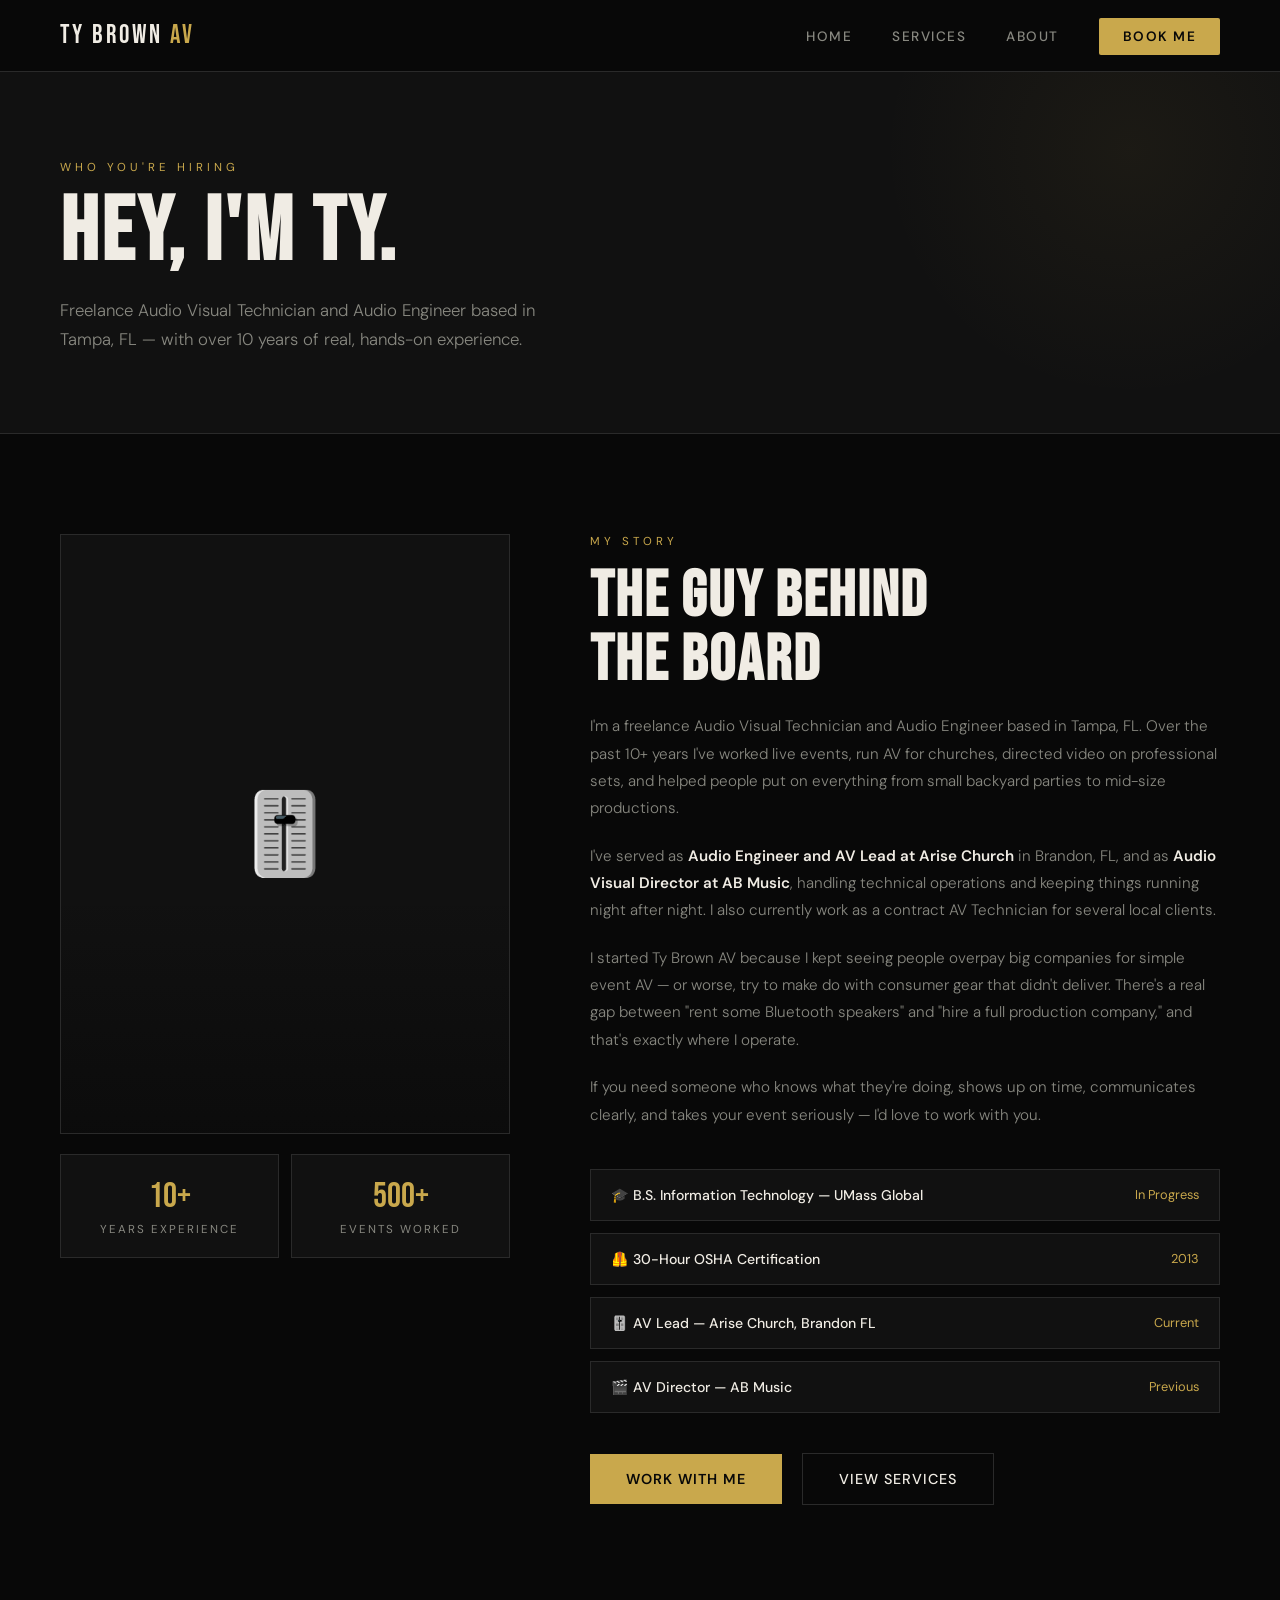
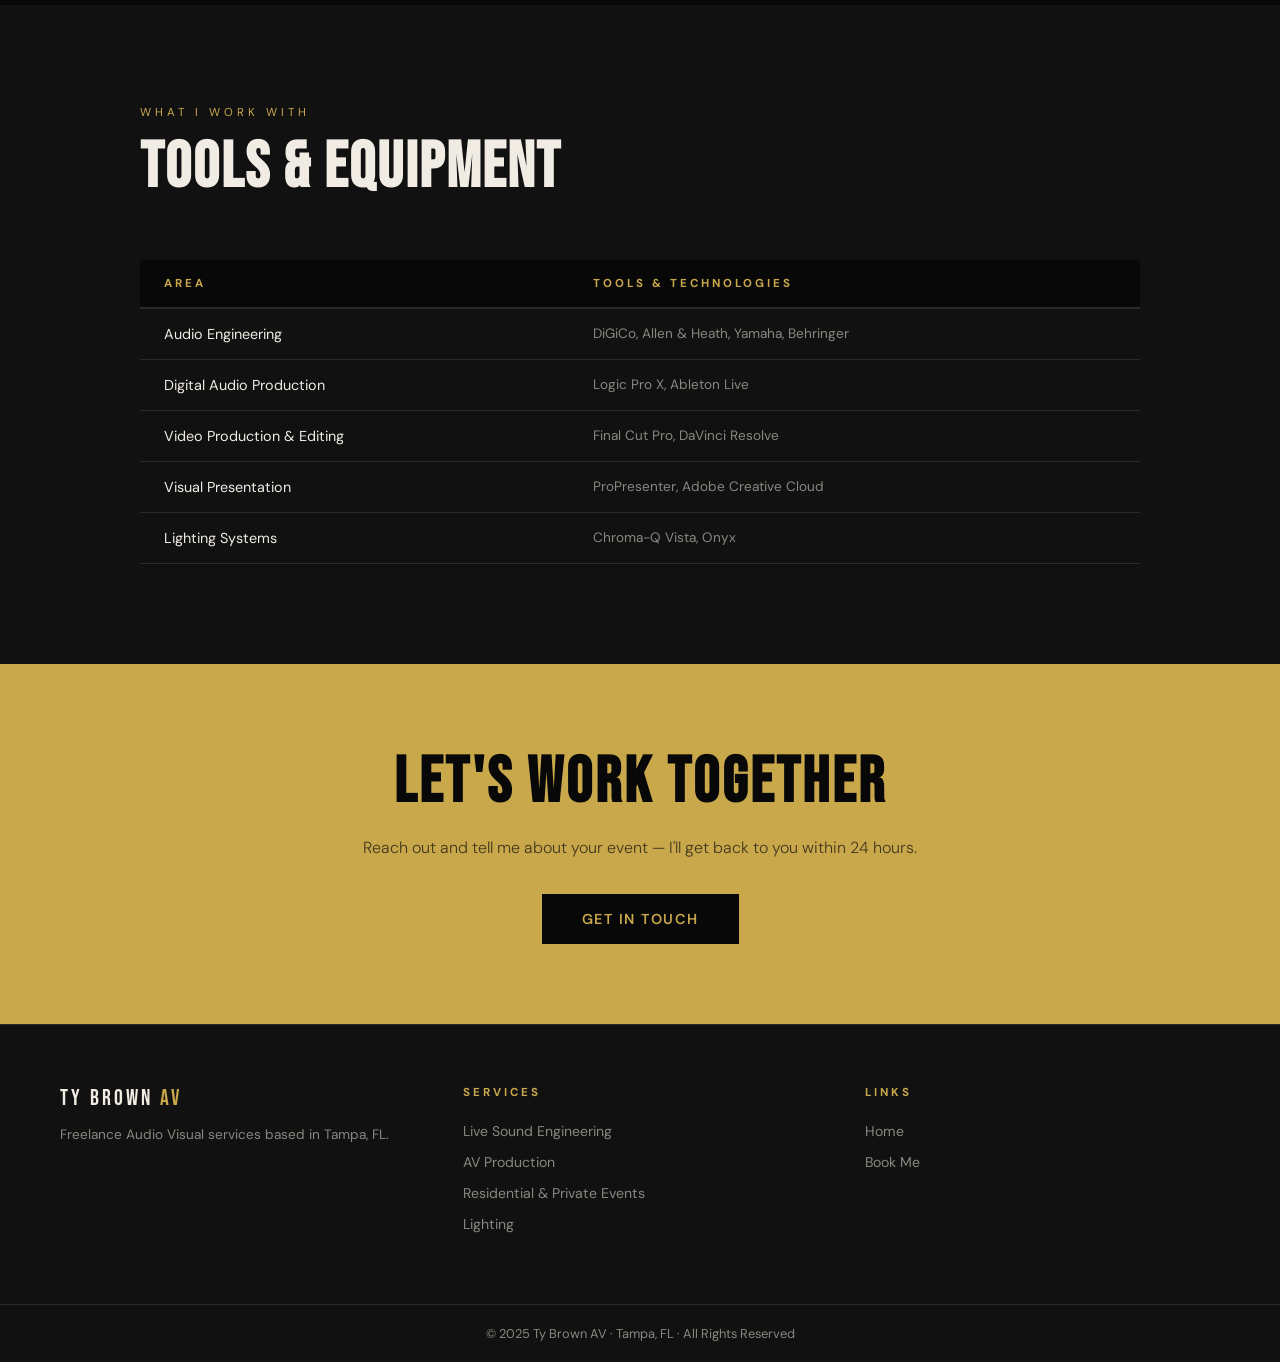
==== about.html @ 51772050 "Add files via upload" ====
<!DOCTYPE html>
<html lang="en">
<head>
<meta charset="utf-8">
<meta name="viewport" content="width=device-width, initial-scale=1.0">
<title>About — Ty Brown AV</title>
<link rel="stylesheet" href="style.css">
</head>
<body>

<nav>
  <a href="index.html" class="nav-logo">TY BROWN <span>AV</span></a>
  <button class="hamburger" id="hamburger" aria-label="Menu"><span></span><span></span><span></span></button>
  <ul class="nav-links" id="nav-links">
    <li><a href="index.html">Home</a></li>
    <li><a href="services.html">Services</a></li>
    <li><a href="about.html">About</a></li>
    <li><a href="contact.html" class="nav-cta">Book Me</a></li>
  </ul>
</nav>

<div class="page-hero">
  <span class="section-label">Who You're Hiring</span>
  <h1>Hey, I'm Ty.</h1>
  <p>Freelance Audio Visual Technician and Audio Engineer based in Tampa, FL — with over 10 years of real, hands-on experience.</p>
</div>

<section style="background: var(--bg); padding: 100px 60px;">
  <div class="about-grid">
    <div>
      <div class="about-photo-box">
        <!-- Replace with: <img src="profile.jpg" alt="Ty Brown"> -->
        🎚️
      </div>
      <div style="margin-top: 20px; display: flex; gap: 12px;">
        <div style="flex: 1; background: var(--surface); border: 1px solid var(--border); padding: 20px; text-align: center;">
          <div style="font-family: 'Bebas Neue'; font-size: 2.2rem; color: var(--gold);">10+</div>
          <div style="font-size: 0.72rem; letter-spacing: 2px; text-transform: uppercase; color: var(--muted); margin-top: 4px;">Years Experience</div>
        </div>
        <div style="flex: 1; background: var(--surface); border: 1px solid var(--border); padding: 20px; text-align: center;">
          <div style="font-family: 'Bebas Neue'; font-size: 2.2rem; color: var(--gold);">500+</div>
          <div style="font-size: 0.72rem; letter-spacing: 2px; text-transform: uppercase; color: var(--muted); margin-top: 4px;">Events Worked</div>
        </div>
      </div>
    </div>
    <div class="about-content">
      <span class="section-label">My Story</span>
      <h2 class="section-title" style="text-align: left;">The Guy Behind<br>the Board</h2>
      <p>I'm a freelance Audio Visual Technician and Audio Engineer based in Tampa, FL. Over the past 10+ years I've worked live events, run AV for churches, directed video on professional sets, and helped people put on everything from small backyard parties to mid-size productions.</p>
      <p>I've served as <strong>Audio Engineer and AV Lead at Arise Church</strong> in Brandon, FL, and as <strong>Audio Visual Director at AB Music</strong>, handling technical operations and keeping things running night after night. I also currently work as a contract AV Technician for several local clients.</p>
      <p>I started Ty Brown AV because I kept seeing people overpay big companies for simple event AV — or worse, try to make do with consumer gear that didn't deliver. There's a real gap between "rent some Bluetooth speakers" and "hire a full production company," and that's exactly where I operate.</p>
      <p>If you need someone who knows what they're doing, shows up on time, communicates clearly, and takes your event seriously — I'd love to work with you.</p>

      <div class="credentials">
        <div class="credential">
          <span>🎓 B.S. Information Technology — UMass Global</span>
          <span>In Progress</span>
        </div>
        <div class="credential">
          <span>🦺 30-Hour OSHA Certification</span>
          <span>2013</span>
        </div>
        <div class="credential">
          <span>🎚️ AV Lead — Arise Church, Brandon FL</span>
          <span>Current</span>
        </div>
        <div class="credential">
          <span>🎬 AV Director — AB Music</span>
          <span>Previous</span>
        </div>
      </div>

      <div style="margin-top: 40px;">
        <a href="contact.html" class="btn-primary" style="margin-right: 16px;">Work With Me</a>
        <a href="services.html" class="btn-outline">View Services</a>
      </div>
    </div>
  </div>
</section>

<!-- SKILLS -->
<section class="skills-section">
  <div style="max-width: 1000px; margin: 0 auto;">
    <span class="section-label">What I Work With</span>
    <h2 class="section-title">Tools & Equipment</h2>
  </div>
  <table class="skills-table">
    <tr>
      <th>Area</th>
      <th>Tools & Technologies</th>
    </tr>
    <tr>
      <td>Audio Engineering</td>
      <td style="color: var(--muted); font-size: 0.85rem;">DiGiCo, Allen & Heath, Yamaha, Behringer</td>
    </tr>
    <tr>
      <td>Digital Audio Production</td>
      <td style="color: var(--muted); font-size: 0.85rem;">Logic Pro X, Ableton Live</td>
    </tr>
    <tr>
      <td>Video Production & Editing</td>
      <td style="color: var(--muted); font-size: 0.85rem;">Final Cut Pro, DaVinci Resolve</td>
    </tr>
    <tr>
      <td>Visual Presentation</td>
      <td style="color: var(--muted); font-size: 0.85rem;">ProPresenter, Adobe Creative Cloud</td>
    </tr>
    <tr>
      <td>Lighting Systems</td>
      <td style="color: var(--muted); font-size: 0.85rem;">Chroma-Q Vista, Onyx</td>
    </tr>
  </table>
</section>

<div class="cta-strip">
  <h2>Let's Work Together</h2>
  <p>Reach out and tell me about your event — I'll get back to you within 24 hours.</p>
  <a href="contact.html" class="btn-dark">Get in Touch</a>
</div>

<footer>
  <div class="footer-brand">
    <a href="index.html" class="nav-logo">TY BROWN <span>AV</span></a>
    <p>Freelance Audio Visual services based in Tampa, FL.</p>
  </div>
  <div class="footer-col">
    <h4>Services</h4>
    <ul>
      <li><a href="services.html">Live Sound Engineering</a></li>
      <li><a href="services.html">AV Production</a></li>
      <li><a href="services.html">Residential & Private Events</a></li>
      <li><a href="services.html">Lighting</a></li>
    </ul>
  </div>
  <div class="footer-col">
    <h4>Links</h4>
    <ul>
      <li><a href="index.html">Home</a></li>
      <li><a href="contact.html">Book Me</a></li>
    </ul>
  </div>
</footer>
<div class="footer-bottom">&copy; 2025 Ty Brown AV · Tampa, FL · All Rights Reserved</div>

<script>
  const btn = document.getElementById("hamburger");
  const nav = document.getElementById("nav-links");
  btn.addEventListener("click", () => { btn.classList.toggle("open"); nav.classList.toggle("open"); });
</script>
</body>
</html>
---- style.css ----
@import url('https://fonts.googleapis.com/css2?family=Bebas+Neue&family=DM+Sans:wght@300;400;500;600&family=DM+Serif+Display:ital@0;1&display=swap');

:root {
  --bg: #080808;
  --surface: #111111;
  --surface2: #1a1a1a;
  --gold: #c9a84c;
  --gold-light: #e2c27d;
  --text: #f0ece4;
  --muted: #888880;
  --border: #2a2a2a;
}

* { margin: 0; padding: 0; box-sizing: border-box; }

html { scroll-behavior: smooth; }

body {
  font-family: 'DM Sans', sans-serif;
  background: var(--bg);
  color: var(--text);
  overflow-x: hidden;
}

/* ── NAV ── */
nav {
  position: fixed;
  top: 0; left: 0; right: 0;
  z-index: 100;
  display: flex;
  justify-content: space-between;
  align-items: center;
  padding: 20px 60px;
  background: rgba(8,8,8,0.92);
  backdrop-filter: blur(12px);
  border-bottom: 1px solid var(--border);
  transition: padding 0.3s;
}

.nav-logo {
  font-family: 'Bebas Neue', sans-serif;
  font-size: 1.6rem;
  letter-spacing: 3px;
  color: var(--text);
  text-decoration: none;
}

.nav-logo span { color: var(--gold); }

.nav-links { display: flex; gap: 40px; list-style: none; }

.nav-links a {
  color: var(--muted);
  text-decoration: none;
  font-size: 0.85rem;
  font-weight: 500;
  letter-spacing: 1.5px;
  text-transform: uppercase;
  transition: color 0.2s;
}

.nav-links a:hover { color: var(--gold); }

.nav-cta {
  background: var(--gold) !important;
  color: var(--bg) !important;
  padding: 10px 24px;
  border-radius: 2px;
  font-weight: 600 !important;
}

.nav-cta:hover { background: var(--gold-light) !important; color: var(--bg) !important; }

/* ── HERO ── */
.hero {
  min-height: 100vh;
  display: flex;
  align-items: center;
  position: relative;
  overflow: hidden;
  padding: 120px 60px 80px;
}

.hero-bg {
  position: absolute;
  inset: 0;
  background:
    radial-gradient(ellipse 80% 60% at 70% 50%, rgba(201,168,76,0.08) 0%, transparent 60%),
    radial-gradient(ellipse 40% 40% at 20% 80%, rgba(201,168,76,0.05) 0%, transparent 50%),
    linear-gradient(135deg, #080808 0%, #0f0e0b 100%);
}

.hero-grid {
  position: absolute;
  inset: 0;
  background-image:
    linear-gradient(rgba(201,168,76,0.04) 1px, transparent 1px),
    linear-gradient(90deg, rgba(201,168,76,0.04) 1px, transparent 1px);
  background-size: 60px 60px;
  mask-image: radial-gradient(ellipse 70% 70% at 70% 50%, black, transparent);
}

.hero-content {
  position: relative;
  max-width: 700px;
  animation: fadeUp 1s ease both;
}

.hero-tag {
  display: inline-block;
  font-size: 0.75rem;
  letter-spacing: 3px;
  text-transform: uppercase;
  color: var(--gold);
  border: 1px solid rgba(201,168,76,0.3);
  padding: 6px 16px;
  margin-bottom: 30px;
}

.hero h1 {
  font-family: 'Bebas Neue', sans-serif;
  font-size: clamp(4rem, 9vw, 8rem);
  line-height: 0.95;
  letter-spacing: 2px;
  margin-bottom: 28px;
}

.hero h1 span { color: var(--gold); }

.hero-sub {
  font-size: 1.15rem;
  color: var(--muted);
  font-weight: 300;
  line-height: 1.7;
  max-width: 520px;
  margin-bottom: 48px;
}

.hero-actions { display: flex; gap: 16px; flex-wrap: wrap; }

.btn-primary {
  background: var(--gold);
  color: var(--bg);
  padding: 16px 36px;
  font-weight: 600;
  font-size: 0.9rem;
  letter-spacing: 1px;
  text-transform: uppercase;
  text-decoration: none;
  border: none;
  cursor: pointer;
  transition: background 0.2s, transform 0.2s;
  display: inline-block;
}

.btn-primary:hover { background: var(--gold-light); transform: translateY(-1px); }

.btn-outline {
  border: 1px solid var(--border);
  color: var(--text);
  padding: 16px 36px;
  font-weight: 500;
  font-size: 0.9rem;
  letter-spacing: 1px;
  text-transform: uppercase;
  text-decoration: none;
  transition: border-color 0.2s, color 0.2s;
  display: inline-block;
}

.btn-outline:hover { border-color: var(--gold); color: var(--gold); }

.hero-stats {
  position: absolute;
  right: 60px;
  bottom: 80px;
  display: flex;
  gap: 48px;
  animation: fadeUp 1s 0.3s ease both;
}

.stat-item { text-align: center; }
.stat-num {
  font-family: 'Bebas Neue', sans-serif;
  font-size: 2.8rem;
  color: var(--gold);
  line-height: 1;
}
.stat-label {
  font-size: 0.72rem;
  letter-spacing: 2px;
  text-transform: uppercase;
  color: var(--muted);
  margin-top: 4px;
}

/* ── SECTION BASE ── */
section { padding: 100px 60px; }

.section-label {
  font-size: 0.72rem;
  letter-spacing: 4px;
  text-transform: uppercase;
  color: var(--gold);
  margin-bottom: 16px;
  display: block;
}

.section-title {
  font-family: 'Bebas Neue', sans-serif;
  font-size: clamp(2.5rem, 5vw, 4rem);
  letter-spacing: 2px;
  line-height: 1;
  margin-bottom: 20px;
}

.section-desc {
  color: var(--muted);
  font-size: 1rem;
  line-height: 1.7;
  max-width: 560px;
  font-weight: 300;
}

/* ── SERVICES ── */
.services-section { background: var(--surface); }

.services-header { max-width: 1200px; margin: 0 auto 60px; }

.services-grid {
  display: grid;
  grid-template-columns: repeat(auto-fit, minmax(300px, 1fr));
  gap: 2px;
  max-width: 1200px;
  margin: 0 auto;
}

.service-card {
  background: var(--bg);
  padding: 48px 40px;
  position: relative;
  overflow: hidden;
  transition: background 0.3s;
  border: 1px solid var(--border);
}

.service-card:hover { background: var(--surface2); }

.service-card::before {
  content: '';
  position: absolute;
  top: 0; left: 0; right: 0;
  height: 2px;
  background: var(--gold);
  transform: scaleX(0);
  transition: transform 0.3s;
  transform-origin: left;
}

.service-card:hover::before { transform: scaleX(1); }

.service-icon {
  font-size: 2rem;
  margin-bottom: 24px;
  display: block;
}

.service-card h3 {
  font-family: 'Bebas Neue', sans-serif;
  font-size: 1.6rem;
  letter-spacing: 2px;
  margin-bottom: 16px;
  color: var(--text);
}

.service-card p {
  color: var(--muted);
  font-size: 0.92rem;
  line-height: 1.7;
  font-weight: 300;
}

.service-card ul {
  list-style: none;
  margin-top: 20px;
}

.service-card ul li {
  color: var(--muted);
  font-size: 0.85rem;
  padding: 6px 0;
  border-bottom: 1px solid var(--border);
  display: flex;
  align-items: center;
  gap: 8px;
}

.service-card ul li::before {
  content: '—';
  color: var(--gold);
  font-size: 0.8rem;
}

/* ── WHY US ── */
.why-section {
  background: var(--bg);
  display: grid;
  grid-template-columns: 1fr 1fr;
  gap: 80px;
  align-items: center;
  max-width: 1200px;
  margin: 0 auto;
  padding: 100px 60px;
}

.why-visual {
  position: relative;
  height: 500px;
}

.why-img-placeholder {
  width: 100%;
  height: 100%;
  background: var(--surface);
  border: 1px solid var(--border);
  display: flex;
  align-items: center;
  justify-content: center;
  font-size: 4rem;
  position: relative;
  overflow: hidden;
}

.why-img-placeholder::after {
  content: '';
  position: absolute;
  inset: 0;
  background: linear-gradient(135deg, transparent 60%, rgba(201,168,76,0.1));
}

.why-features { margin-top: 40px; display: flex; flex-direction: column; gap: 24px; }

.why-feature {
  display: flex;
  gap: 20px;
  align-items: flex-start;
  padding: 24px;
  background: var(--surface);
  border: 1px solid var(--border);
  transition: border-color 0.2s;
}

.why-feature:hover { border-color: var(--gold); }

.why-feature-icon {
  font-size: 1.4rem;
  flex-shrink: 0;
  width: 48px;
  height: 48px;
  background: rgba(201,168,76,0.1);
  display: flex;
  align-items: center;
  justify-content: center;
}

.why-feature h4 {
  font-weight: 600;
  margin-bottom: 6px;
  font-size: 0.95rem;
}

.why-feature p { color: var(--muted); font-size: 0.87rem; line-height: 1.6; }

/* ── EVENTS ── */
.events-section { background: var(--surface); }

.events-header { max-width: 1200px; margin: 0 auto 60px; text-align: center; }

.events-grid {
  display: grid;
  grid-template-columns: repeat(auto-fit, minmax(260px, 1fr));
  gap: 20px;
  max-width: 1200px;
  margin: 0 auto;
}

.event-card {
  background: var(--bg);
  border: 1px solid var(--border);
  padding: 40px 32px;
  text-align: center;
  transition: transform 0.3s, border-color 0.3s;
}

.event-card:hover { transform: translateY(-4px); border-color: var(--gold); }

.event-emoji { font-size: 2.5rem; display: block; margin-bottom: 20px; }

.event-card h3 {
  font-family: 'Bebas Neue', sans-serif;
  font-size: 1.4rem;
  letter-spacing: 2px;
  margin-bottom: 12px;
}

.event-card p { color: var(--muted); font-size: 0.88rem; line-height: 1.6; }

/* ── CTA STRIP ── */
.cta-strip {
  background: var(--gold);
  padding: 80px 60px;
  text-align: center;
}

.cta-strip h2 {
  font-family: 'Bebas Neue', sans-serif;
  font-size: clamp(2.5rem, 5vw, 4rem);
  color: var(--bg);
  letter-spacing: 3px;
  margin-bottom: 16px;
}

.cta-strip p {
  color: rgba(8,8,8,0.7);
  font-size: 1rem;
  margin-bottom: 36px;
  font-weight: 300;
}

.btn-dark {
  background: var(--bg);
  color: var(--gold);
  padding: 16px 40px;
  font-weight: 600;
  font-size: 0.9rem;
  letter-spacing: 1.5px;
  text-transform: uppercase;
  text-decoration: none;
  display: inline-block;
  transition: background 0.2s;
}

.btn-dark:hover { background: #1a1a1a; }

/* ── FOOTER ── */
footer {
  background: var(--surface);
  border-top: 1px solid var(--border);
  padding: 60px;
  display: grid;
  grid-template-columns: 1fr 1fr 1fr;
  gap: 48px;
  max-width: 100%;
}

.footer-brand .nav-logo { font-size: 1.4rem; display: block; margin-bottom: 12px; }
.footer-brand p { color: var(--muted); font-size: 0.85rem; line-height: 1.6; }

.footer-col h4 {
  font-size: 0.72rem;
  letter-spacing: 3px;
  text-transform: uppercase;
  color: var(--gold);
  margin-bottom: 20px;
}

.footer-col ul { list-style: none; }
.footer-col ul li { margin-bottom: 10px; }
.footer-col ul li a {
  color: var(--muted);
  text-decoration: none;
  font-size: 0.88rem;
  transition: color 0.2s;
}
.footer-col ul li a:hover { color: var(--text); }

.footer-bottom {
  background: var(--surface);
  border-top: 1px solid var(--border);
  padding: 20px 60px;
  text-align: center;
  color: var(--muted);
  font-size: 0.8rem;
}

/* ── PAGE HERO (inner pages) ── */
.page-hero {
  padding: 160px 60px 80px;
  background: var(--surface);
  border-bottom: 1px solid var(--border);
  position: relative;
  overflow: hidden;
}

.page-hero::after {
  content: '';
  position: absolute;
  right: -100px;
  top: -100px;
  width: 500px;
  height: 500px;
  background: radial-gradient(circle, rgba(201,168,76,0.06) 0%, transparent 70%);
}

.page-hero h1 {
  font-family: 'Bebas Neue', sans-serif;
  font-size: clamp(3rem, 7vw, 6rem);
  letter-spacing: 3px;
  line-height: 0.95;
}

.page-hero p {
  color: var(--muted);
  font-size: 1.05rem;
  max-width: 500px;
  margin-top: 20px;
  font-weight: 300;
  line-height: 1.7;
}

/* ── ABOUT PAGE ── */
.about-grid {
  display: grid;
  grid-template-columns: 1fr 1.4fr;
  gap: 80px;
  align-items: start;
  max-width: 1200px;
  margin: 0 auto;
}

.about-photo-box {
  background: var(--surface);
  border: 1px solid var(--border);
  aspect-ratio: 3/4;
  display: flex;
  align-items: center;
  justify-content: center;
  font-size: 5rem;
  position: relative;
  overflow: hidden;
}

.about-photo-box img {
  width: 100%;
  height: 100%;
  object-fit: cover;
}

.about-photo-box::after {
  content: '';
  position: absolute;
  bottom: 0; left: 0; right: 0;
  height: 40%;
  background: linear-gradient(transparent, rgba(8,8,8,0.6));
}

.about-content .section-title { text-align: left; }

.about-content p {
  color: var(--muted);
  font-size: 0.95rem;
  line-height: 1.8;
  margin-bottom: 20px;
  font-weight: 300;
}

.about-content strong { color: var(--text); font-weight: 600; }

.credentials { margin-top: 40px; display: flex; flex-direction: column; gap: 12px; }

.credential {
  display: flex;
  justify-content: space-between;
  align-items: center;
  padding: 16px 20px;
  background: var(--surface);
  border: 1px solid var(--border);
  font-size: 0.88rem;
}

.credential span:first-child { font-weight: 500; }
.credential span:last-child { color: var(--gold); font-size: 0.8rem; }

/* ── SKILLS TABLE ── */
.skills-section { background: var(--surface); }

.skills-table {
  max-width: 1000px;
  margin: 60px auto 0;
  width: 100%;
  border-collapse: collapse;
}

.skills-table th {
  background: var(--bg);
  color: var(--gold);
  font-size: 0.72rem;
  letter-spacing: 3px;
  text-transform: uppercase;
  padding: 16px 24px;
  text-align: left;
  border-bottom: 2px solid var(--border);
}

.skills-table td {
  padding: 16px 24px;
  border-bottom: 1px solid var(--border);
  font-size: 0.9rem;
}

.skills-table tr:hover td { background: rgba(201,168,76,0.03); }

.skill-level {
  display: inline-block;
  padding: 4px 12px;
  font-size: 0.75rem;
  letter-spacing: 1px;
  font-weight: 600;
}

.skill-level.advanced { background: rgba(201,168,76,0.15); color: var(--gold); }
.skill-level.intermediate { background: rgba(255,255,255,0.08); color: var(--muted); }

/* ── CONTACT PAGE ── */
.contact-grid {
  display: grid;
  grid-template-columns: 1fr 1.5fr;
  gap: 80px;
  max-width: 1100px;
  margin: 0 auto;
}

.contact-info h3 {
  font-family: 'Bebas Neue', sans-serif;
  font-size: 1.5rem;
  letter-spacing: 2px;
  margin-bottom: 20px;
}

.contact-info p {
  color: var(--muted);
  font-size: 0.92rem;
  line-height: 1.7;
  margin-bottom: 36px;
}

.contact-details { display: flex; flex-direction: column; gap: 16px; }

.contact-detail {
  display: flex;
  gap: 16px;
  align-items: center;
  padding: 16px;
  background: var(--surface);
  border: 1px solid var(--border);
}

.contact-detail-icon { font-size: 1.2rem; }
.contact-detail span { font-size: 0.88rem; color: var(--muted); }

.contact-form-wrap {
  background: var(--surface);
  border: 1px solid var(--border);
  padding: 48px;
}

.contact-form-wrap h3 {
  font-family: 'Bebas Neue', sans-serif;
  font-size: 1.8rem;
  letter-spacing: 2px;
  margin-bottom: 32px;
}

.form-row { display: grid; grid-template-columns: 1fr 1fr; gap: 16px; }

.form-group { display: flex; flex-direction: column; gap: 8px; margin-bottom: 20px; }

.form-group label {
  font-size: 0.75rem;
  letter-spacing: 2px;
  text-transform: uppercase;
  color: var(--muted);
}

.form-group input,
.form-group select,
.form-group textarea {
  background: var(--bg);
  border: 1px solid var(--border);
  color: var(--text);
  padding: 14px 16px;
  font-family: 'DM Sans', sans-serif;
  font-size: 0.92rem;
  outline: none;
  transition: border-color 0.2s;
  width: 100%;
}

.form-group input:focus,
.form-group select,
.form-group textarea:focus { border-color: var(--gold); }

.form-group select {
  appearance: none;
  cursor: pointer;
  background-image: url("data:image/svg+xml,%3Csvg xmlns='http://www.w3.org/2000/svg' width='12' height='8' viewBox='0 0 12 8'%3E%3Cpath d='M1 1l5 5 5-5' stroke='%23888' stroke-width='1.5' fill='none'/%3E%3C/svg%3E");
  background-repeat: no-repeat;
  background-position: right 16px center;
  padding-right: 40px;
}

.form-group textarea { min-height: 140px; resize: vertical; }

/* ── ANIMATIONS ── */
@keyframes fadeUp {
  from { opacity: 0; transform: translateY(30px); }
  to { opacity: 1; transform: translateY(0); }
}

.fade-in { animation: fadeUp 0.8s ease both; }
.fade-in-delay { animation: fadeUp 0.8s 0.2s ease both; }

/* ── HAMBURGER MENU ── */
.hamburger {
  display: none;
  flex-direction: column;
  gap: 5px;
  cursor: pointer;
  padding: 4px;
  background: none;
  border: none;
}
.hamburger span {
  display: block;
  width: 24px;
  height: 2px;
  background: var(--text);
  transition: all 0.3s;
}
.hamburger.open span:nth-child(1) { transform: translateY(7px) rotate(45deg); }
.hamburger.open span:nth-child(2) { opacity: 0; }
.hamburger.open span:nth-child(3) { transform: translateY(-7px) rotate(-45deg); }

/* ── TABLET ── */
@media (max-width: 900px) {
  nav { padding: 16px 24px; flex-wrap: wrap; }
  .hamburger { display: flex; }
  .nav-links {
    display: none;
    flex-direction: column;
    width: 100%;
    gap: 0;
    padding: 12px 0;
    border-top: 1px solid var(--border);
    margin-top: 12px;
  }
  .nav-links.open { display: flex; }
  .nav-links li { width: 100%; }
  .nav-links a { display: block; padding: 12px 0; font-size: 1rem; border-bottom: 1px solid var(--border); }
  .nav-cta { margin-top: 12px; text-align: center; padding: 14px !important; display: block; }

  .hero { padding: 100px 24px 60px; min-height: auto; }
  .hero h1 { font-size: clamp(3rem, 15vw, 5rem); }
  .hero-sub { font-size: 1rem; }
  .hero-stats { position: static; margin-top: 48px; gap: 24px; flex-wrap: wrap; }
  .stat-num { font-size: 2.2rem; }
  .hero-actions { flex-direction: column; }
  .btn-primary, .btn-outline { text-align: center; width: 100%; }

  section { padding: 60px 24px; }
  .page-hero { padding: 110px 24px 50px; }
  .services-grid { grid-template-columns: 1fr; }
  .services-header { margin-bottom: 32px; }
  .why-section { grid-template-columns: 1fr; padding: 60px 24px; }
  .why-visual { height: 260px; }
  .events-grid { grid-template-columns: 1fr 1fr; gap: 12px; }
  .cta-strip { padding: 60px 24px; }
  .cta-strip h2 { font-size: 2.2rem; }
  footer { grid-template-columns: 1fr; padding: 48px 24px; gap: 32px; }
  .footer-bottom { padding: 16px 24px; }
  .about-grid { grid-template-columns: 1fr; gap: 40px; }
  .about-photo-box { aspect-ratio: 4/3; }
  .contact-grid { grid-template-columns: 1fr; gap: 40px; }
  .form-row { grid-template-columns: 1fr; }
  .contact-form-wrap { padding: 24px; }
  div[style*="grid-template-columns: 1fr 1fr"],
  div[style*="grid-template-columns: 1fr 1.4fr"],
  div[style*="grid-template-columns: 1fr 1.5fr"] {
    display: flex !important;
    flex-direction: column !important;
    gap: 40px !important;
  }
}

/* ── MOBILE ── */
@media (max-width: 480px) {
  .hero h1 { font-size: clamp(2.8rem, 14vw, 4rem); }
  .section-title { font-size: 2rem; }
  .events-grid { grid-template-columns: 1fr; }
  .stat-num { font-size: 1.8rem; }
  .service-card { padding: 32px 24px; }
  .contact-form-wrap { padding: 20px; }
  .page-hero h1 { font-size: 2.8rem; }
  .cta-strip h2 { font-size: 1.8rem; }
  .why-feature { flex-direction: column; gap: 12px; }
  footer { padding: 36px 20px; }
}
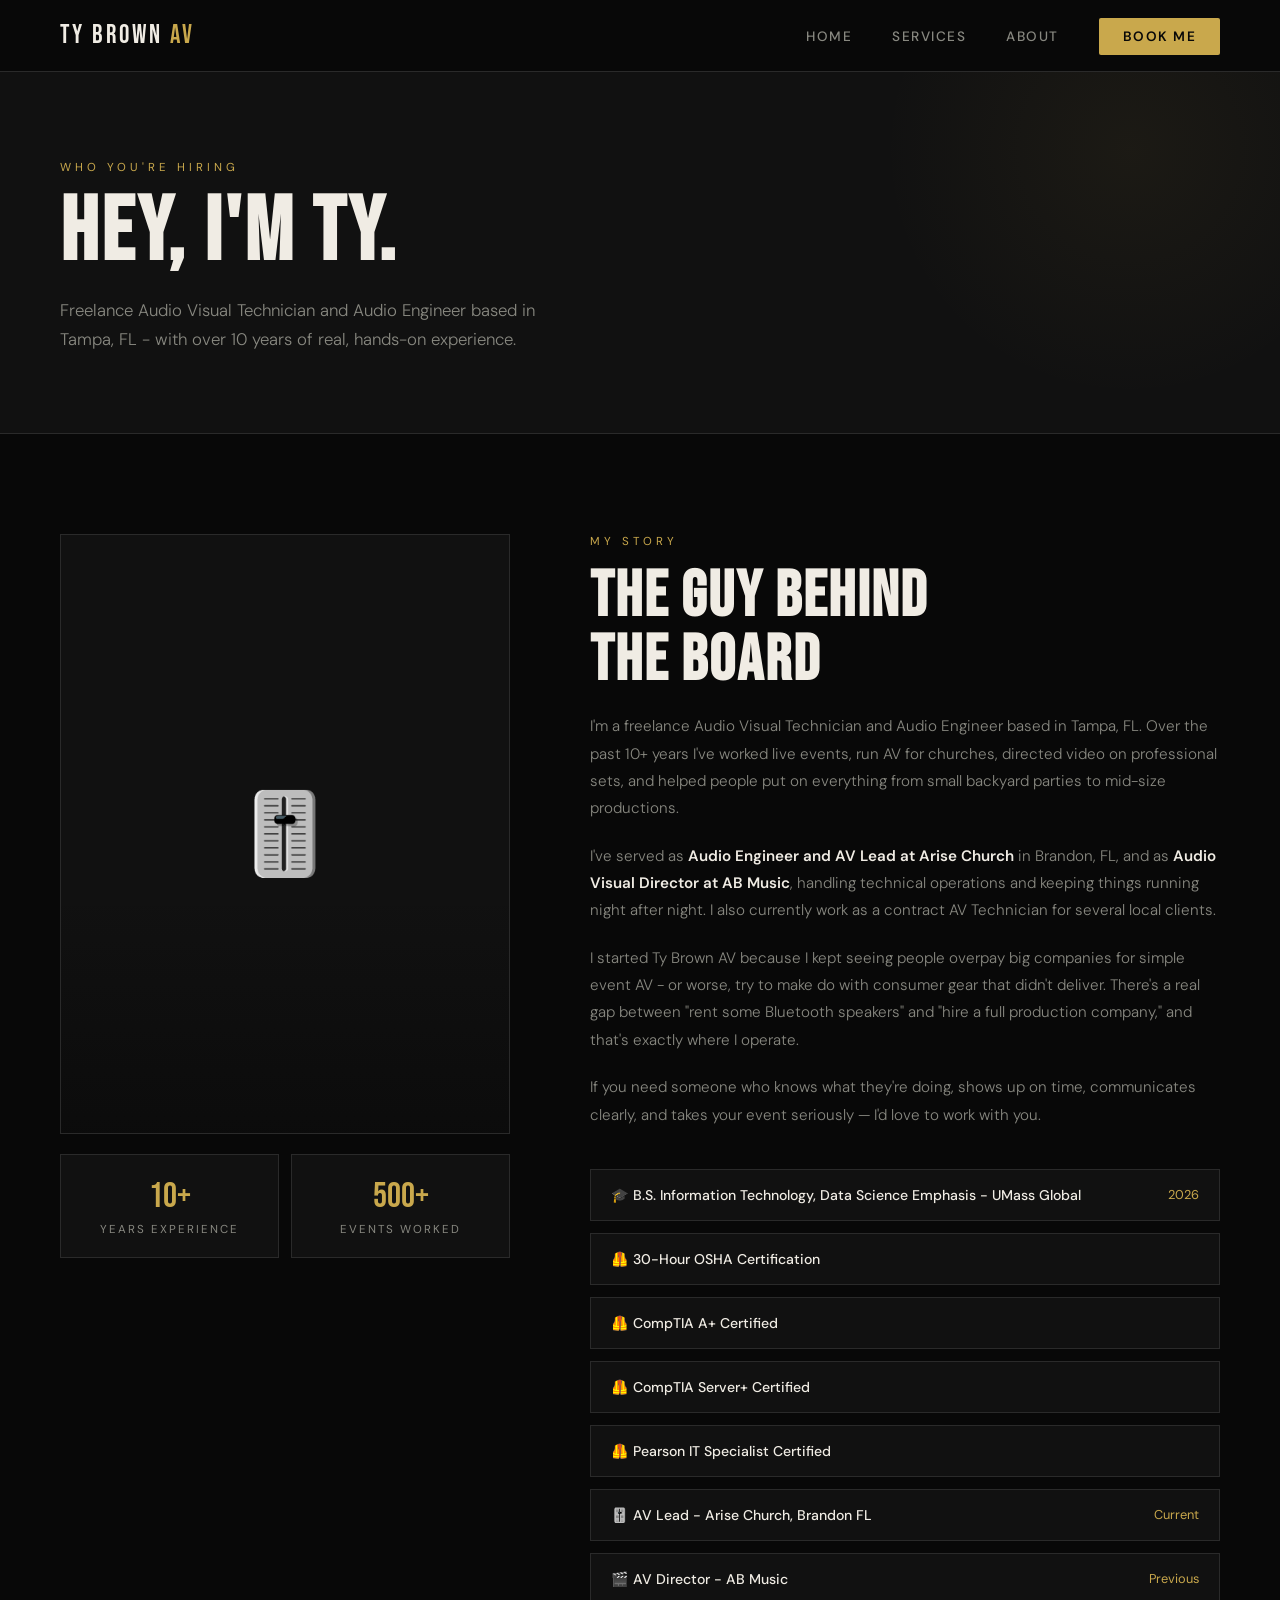
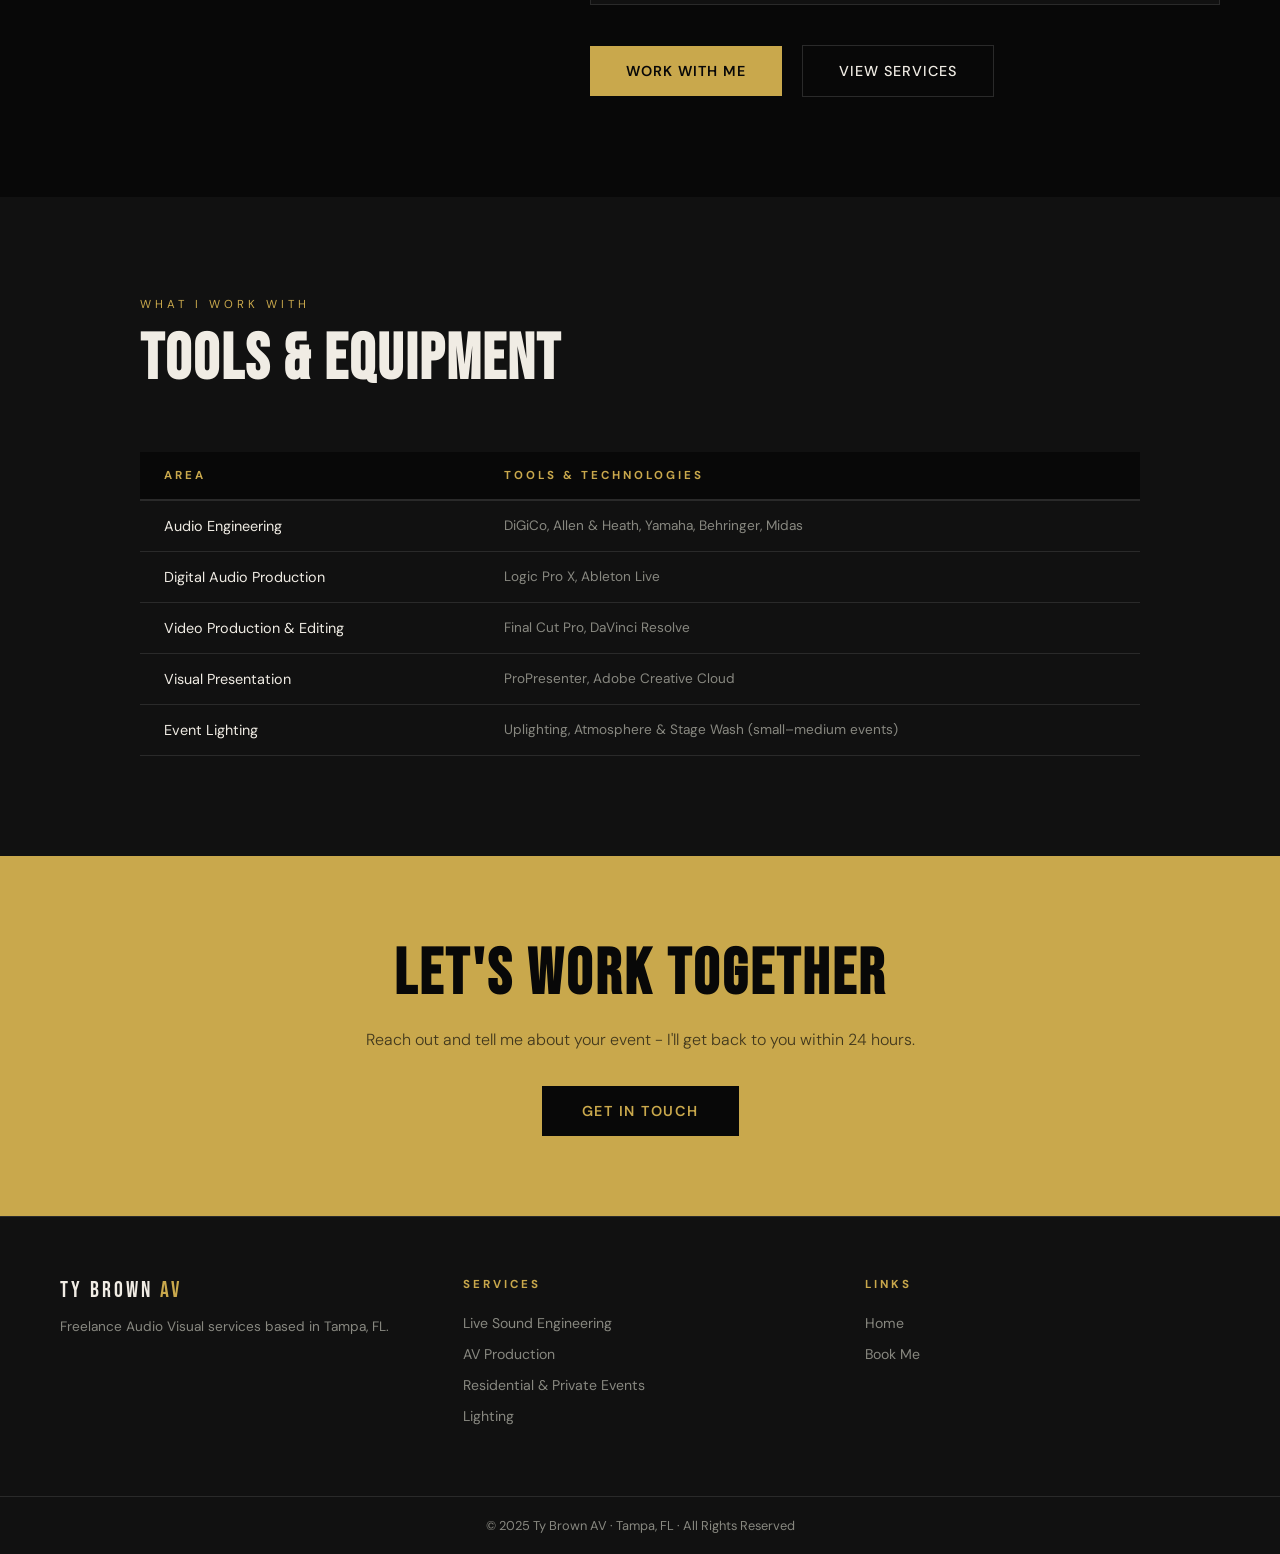
==== commit 664682e2: "Remove expiration years from certification display Removed expiration years for certifications." ====
--- a/about.html
+++ b/about.html
@@ -3,7 +3,7 @@
 <head>
 <meta charset="utf-8">
 <meta name="viewport" content="width=device-width, initial-scale=1.0">
-<title>About — Ty Brown AV</title>
+<title>About - Ty Brown AV</title>
 <link rel="stylesheet" href="style.css">
 </head>
 <body>
@@ -22,7 +22,7 @@
 <div class="page-hero">
   <span class="section-label">Who You're Hiring</span>
   <h1>Hey, I'm Ty.</h1>
-  <p>Freelance Audio Visual Technician and Audio Engineer based in Tampa, FL — with over 10 years of real, hands-on experience.</p>
+  <p>Freelance Audio Visual Technician and Audio Engineer based in Tampa, FL - with over 10 years of real, hands-on experience.</p>
 </div>
 
 <section style="background: var(--bg); padding: 100px 60px;">
@@ -48,24 +48,36 @@
       <h2 class="section-title" style="text-align: left;">The Guy Behind<br>the Board</h2>
       <p>I'm a freelance Audio Visual Technician and Audio Engineer based in Tampa, FL. Over the past 10+ years I've worked live events, run AV for churches, directed video on professional sets, and helped people put on everything from small backyard parties to mid-size productions.</p>
       <p>I've served as <strong>Audio Engineer and AV Lead at Arise Church</strong> in Brandon, FL, and as <strong>Audio Visual Director at AB Music</strong>, handling technical operations and keeping things running night after night. I also currently work as a contract AV Technician for several local clients.</p>
-      <p>I started Ty Brown AV because I kept seeing people overpay big companies for simple event AV — or worse, try to make do with consumer gear that didn't deliver. There's a real gap between "rent some Bluetooth speakers" and "hire a full production company," and that's exactly where I operate.</p>
+      <p>I started Ty Brown AV because I kept seeing people overpay big companies for simple event AV - or worse, try to make do with consumer gear that didn't deliver. There's a real gap between "rent some Bluetooth speakers" and "hire a full production company," and that's exactly where I operate.</p>
       <p>If you need someone who knows what they're doing, shows up on time, communicates clearly, and takes your event seriously — I'd love to work with you.</p>
 
       <div class="credentials">
         <div class="credential">
-          <span>🎓 B.S. Information Technology — UMass Global</span>
-          <span>In Progress</span>
+          <span>🎓 B.S. Information Technology, Data Science Emphasis - UMass Global</span>
+          <span>2026</span>
         </div>
         <div class="credential">
           <span>🦺 30-Hour OSHA Certification</span>
-          <span>2013</span>
+          <span></span>
+        </div>
+          <div class="credential">
+          <span>🦺 CompTIA A+ Certified</span>
+          <span></span>
+        </div>
+          <div class="credential">
+          <span>🦺 CompTIA Server+ Certified</span>
+          <span></span>
+        </div>
+          <div class="credential">
+          <span>🦺 Pearson IT Specialist Certified</span>
+          <span></span>
         </div>
         <div class="credential">
-          <span>🎚️ AV Lead — Arise Church, Brandon FL</span>
+          <span>🎚️ AV Lead - Arise Church, Brandon FL</span>
           <span>Current</span>
         </div>
         <div class="credential">
-          <span>🎬 AV Director — AB Music</span>
+          <span>🎬 AV Director - AB Music</span>
           <span>Previous</span>
         </div>
       </div>
@@ -91,7 +103,7 @@
     </tr>
     <tr>
       <td>Audio Engineering</td>
-      <td style="color: var(--muted); font-size: 0.85rem;">DiGiCo, Allen & Heath, Yamaha, Behringer</td>
+      <td style="color: var(--muted); font-size: 0.85rem;">DiGiCo, Allen & Heath, Yamaha, Behringer, Midas</td>
     </tr>
     <tr>
       <td>Digital Audio Production</td>
@@ -106,15 +118,15 @@
       <td style="color: var(--muted); font-size: 0.85rem;">ProPresenter, Adobe Creative Cloud</td>
     </tr>
     <tr>
-      <td>Lighting Systems</td>
-      <td style="color: var(--muted); font-size: 0.85rem;">Chroma-Q Vista, Onyx</td>
+      <td>Event Lighting</td>
+      <td style="color: var(--muted); font-size: 0.85rem;">Uplighting, Atmosphere & Stage Wash (small–medium events)</td>
     </tr>
   </table>
 </section>
 
 <div class="cta-strip">
   <h2>Let's Work Together</h2>
-  <p>Reach out and tell me about your event — I'll get back to you within 24 hours.</p>
+  <p>Reach out and tell me about your event - I'll get back to you within 24 hours.</p>
   <a href="contact.html" class="btn-dark">Get in Touch</a>
 </div>
 
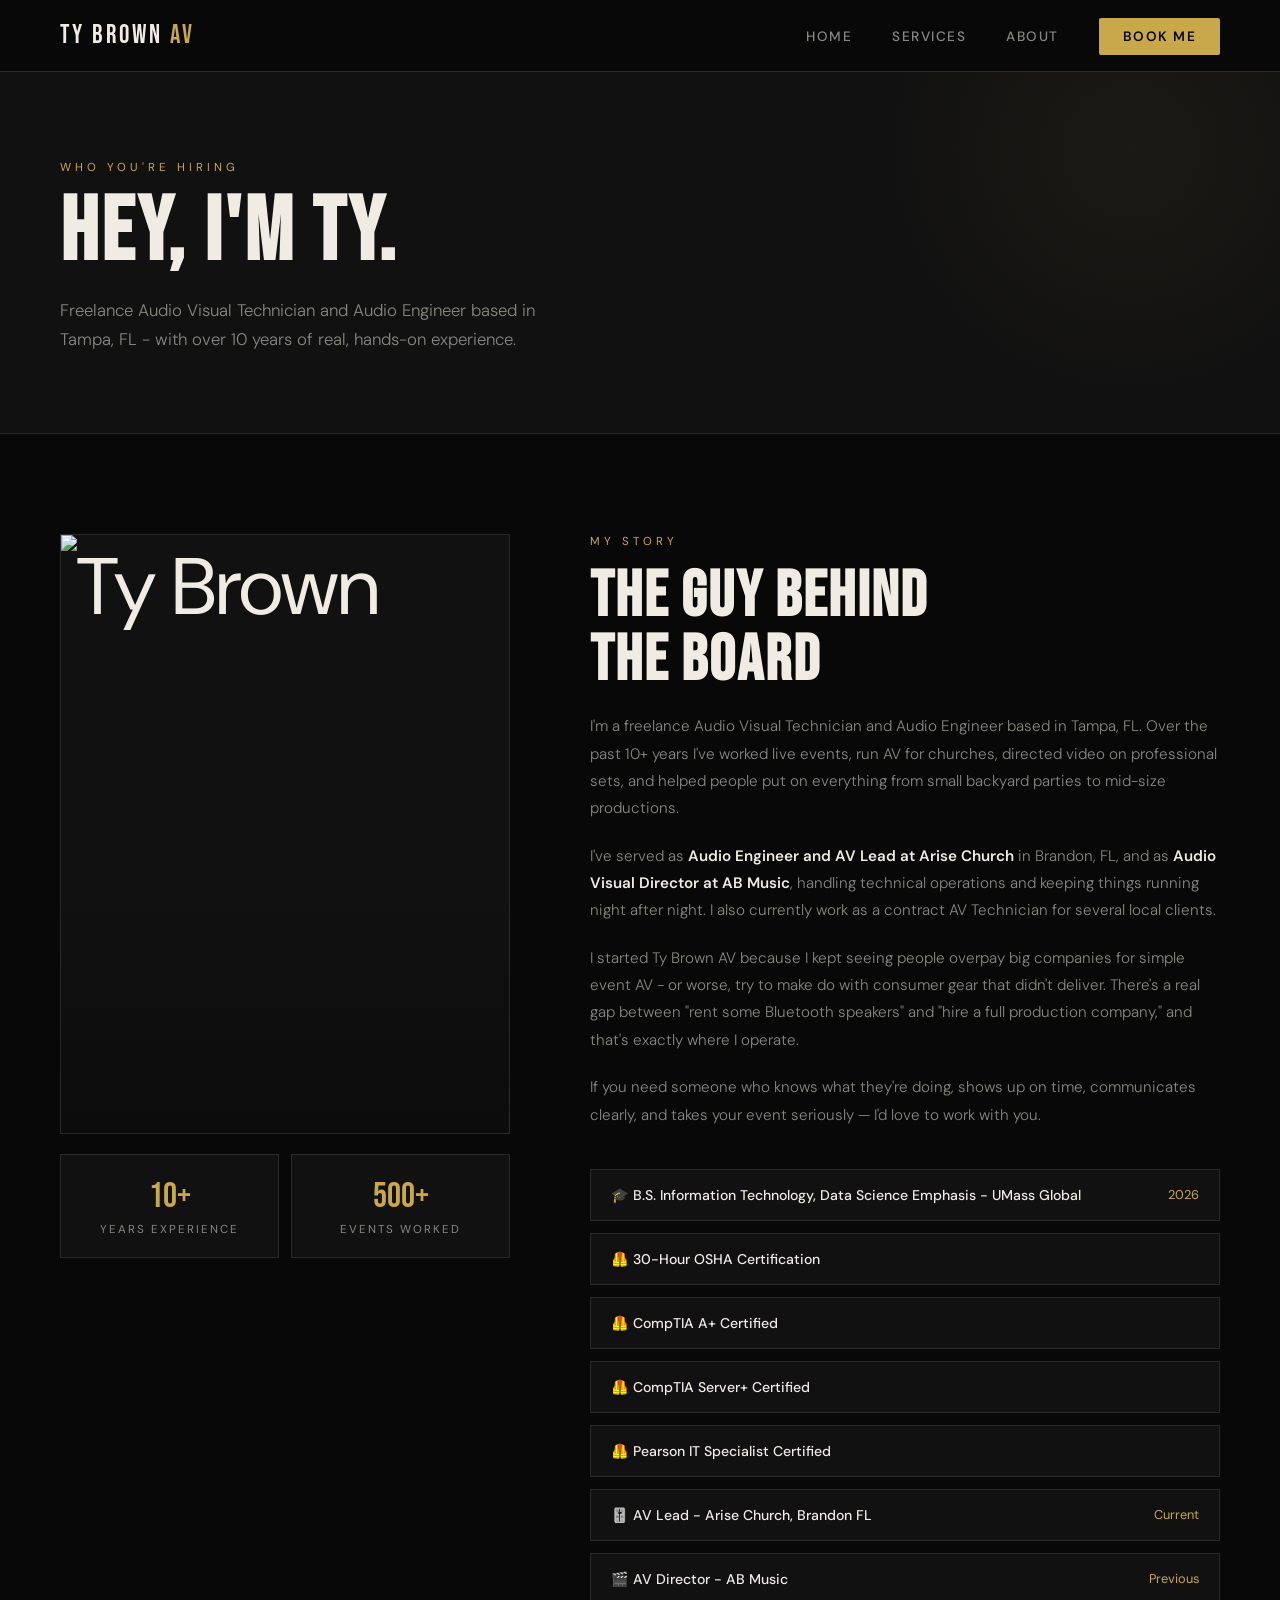
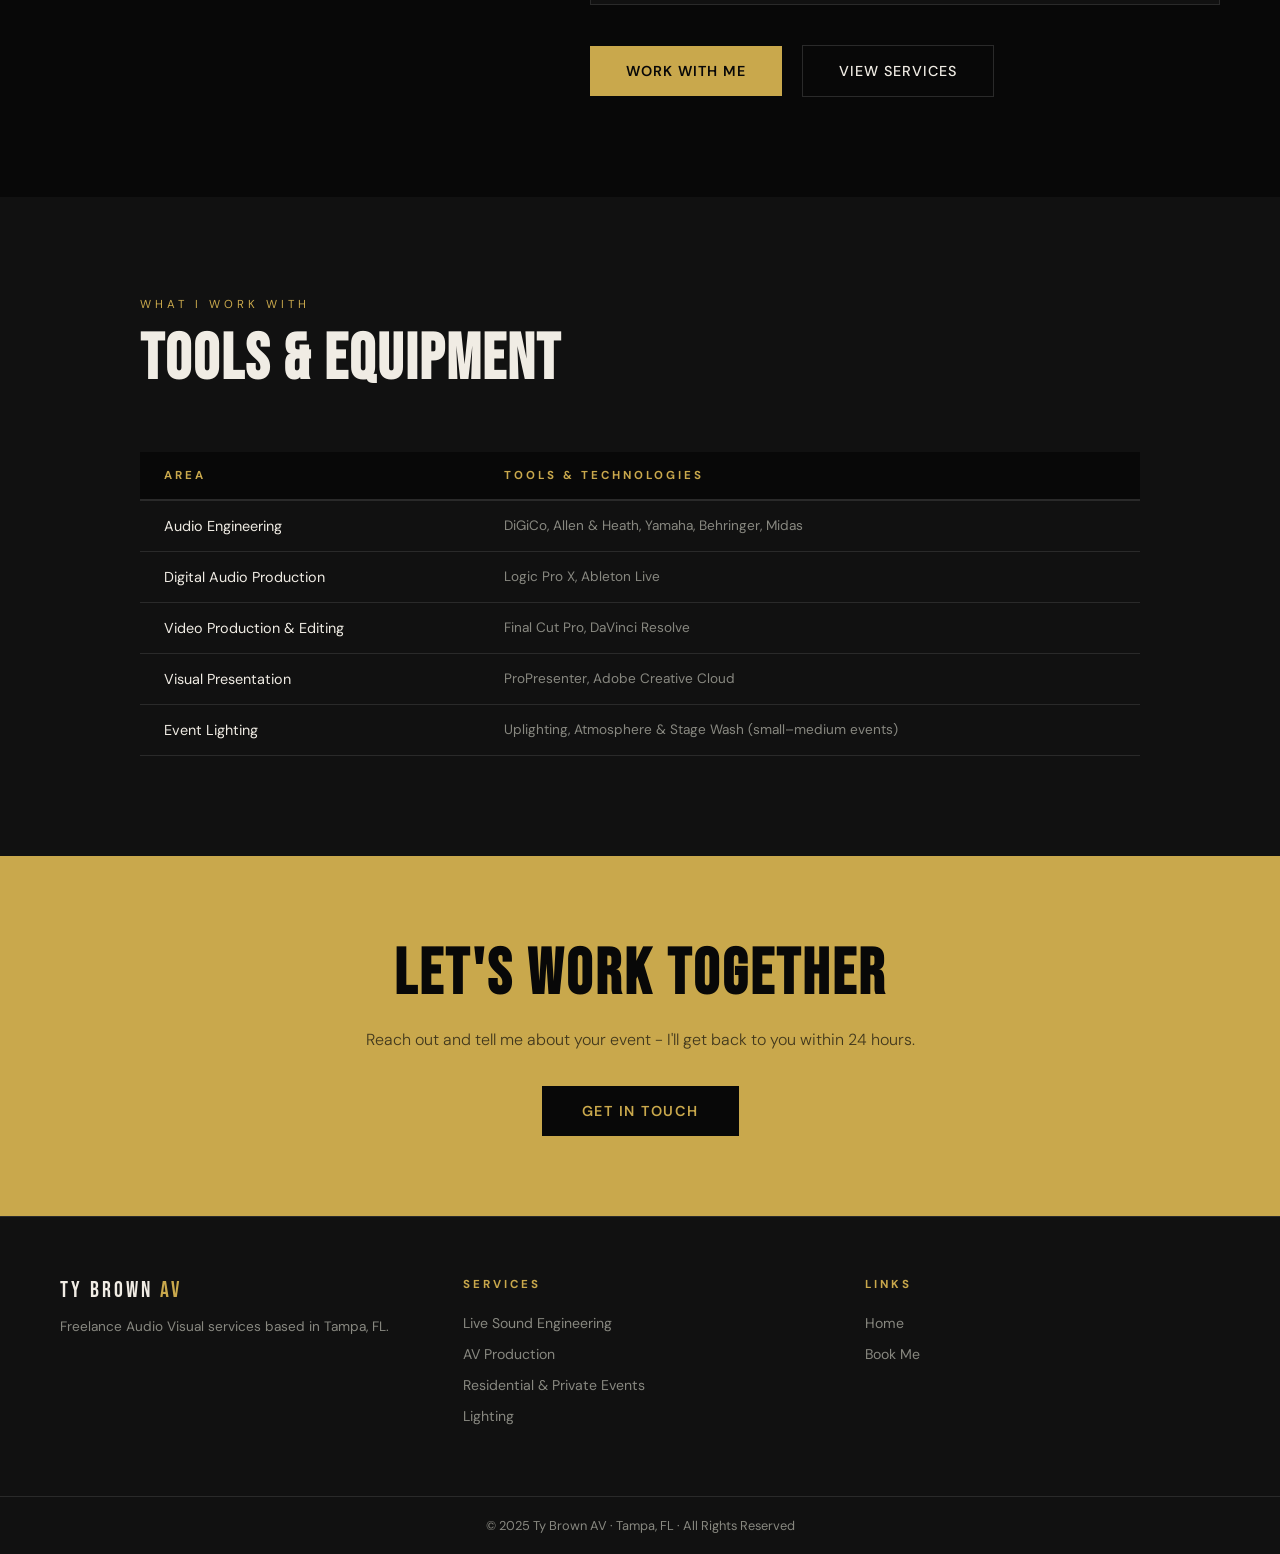
==== commit 7eec28ae: "Update profile image in about.html Replaced placeholder with actual image tag for profile." ====
--- a/about.html
+++ b/about.html
@@ -29,8 +29,7 @@
   <div class="about-grid">
     <div>
       <div class="about-photo-box">
-        <!-- Replace with: <img src="profile.jpg" alt="Ty Brown"> -->
-        🎚️
+        <img src="profile.jpg" alt="Ty Brown">
       </div>
       <div style="margin-top: 20px; display: flex; gap: 12px;">
         <div style="flex: 1; background: var(--surface); border: 1px solid var(--border); padding: 20px; text-align: center;">
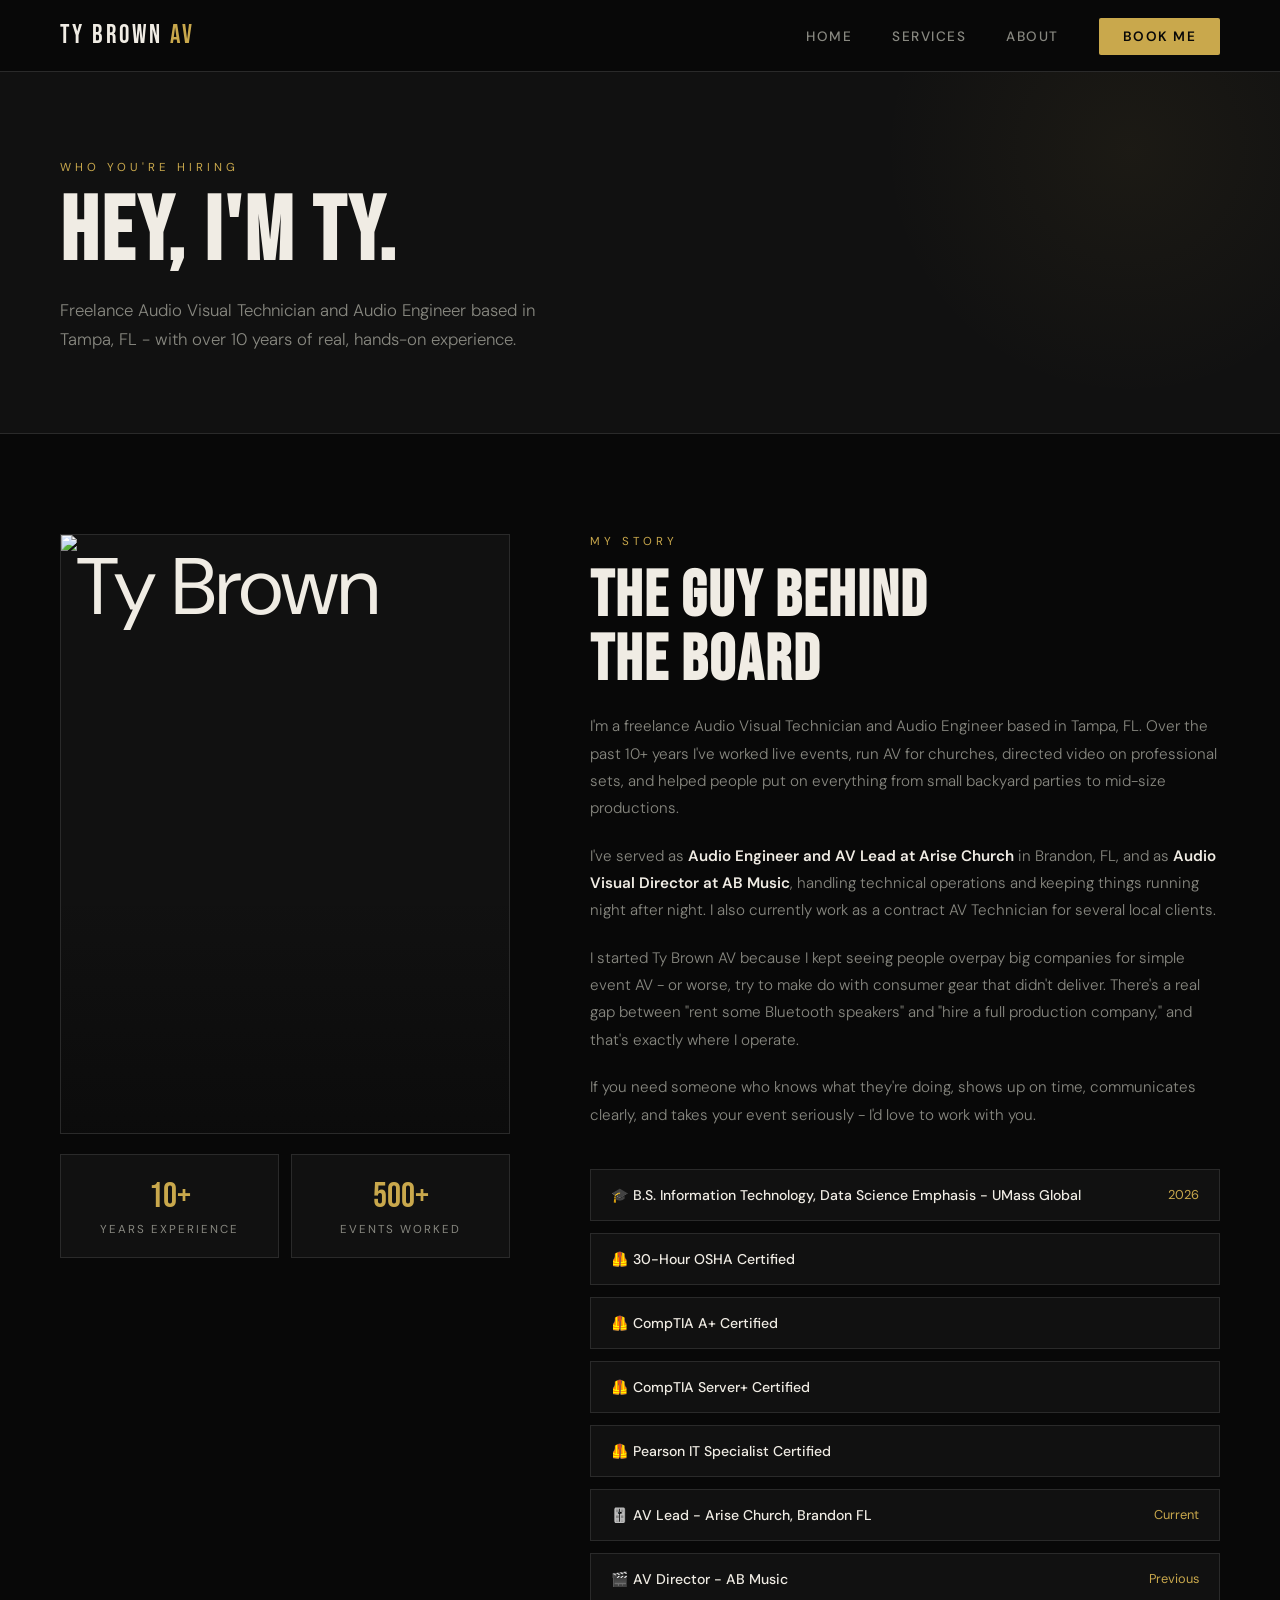
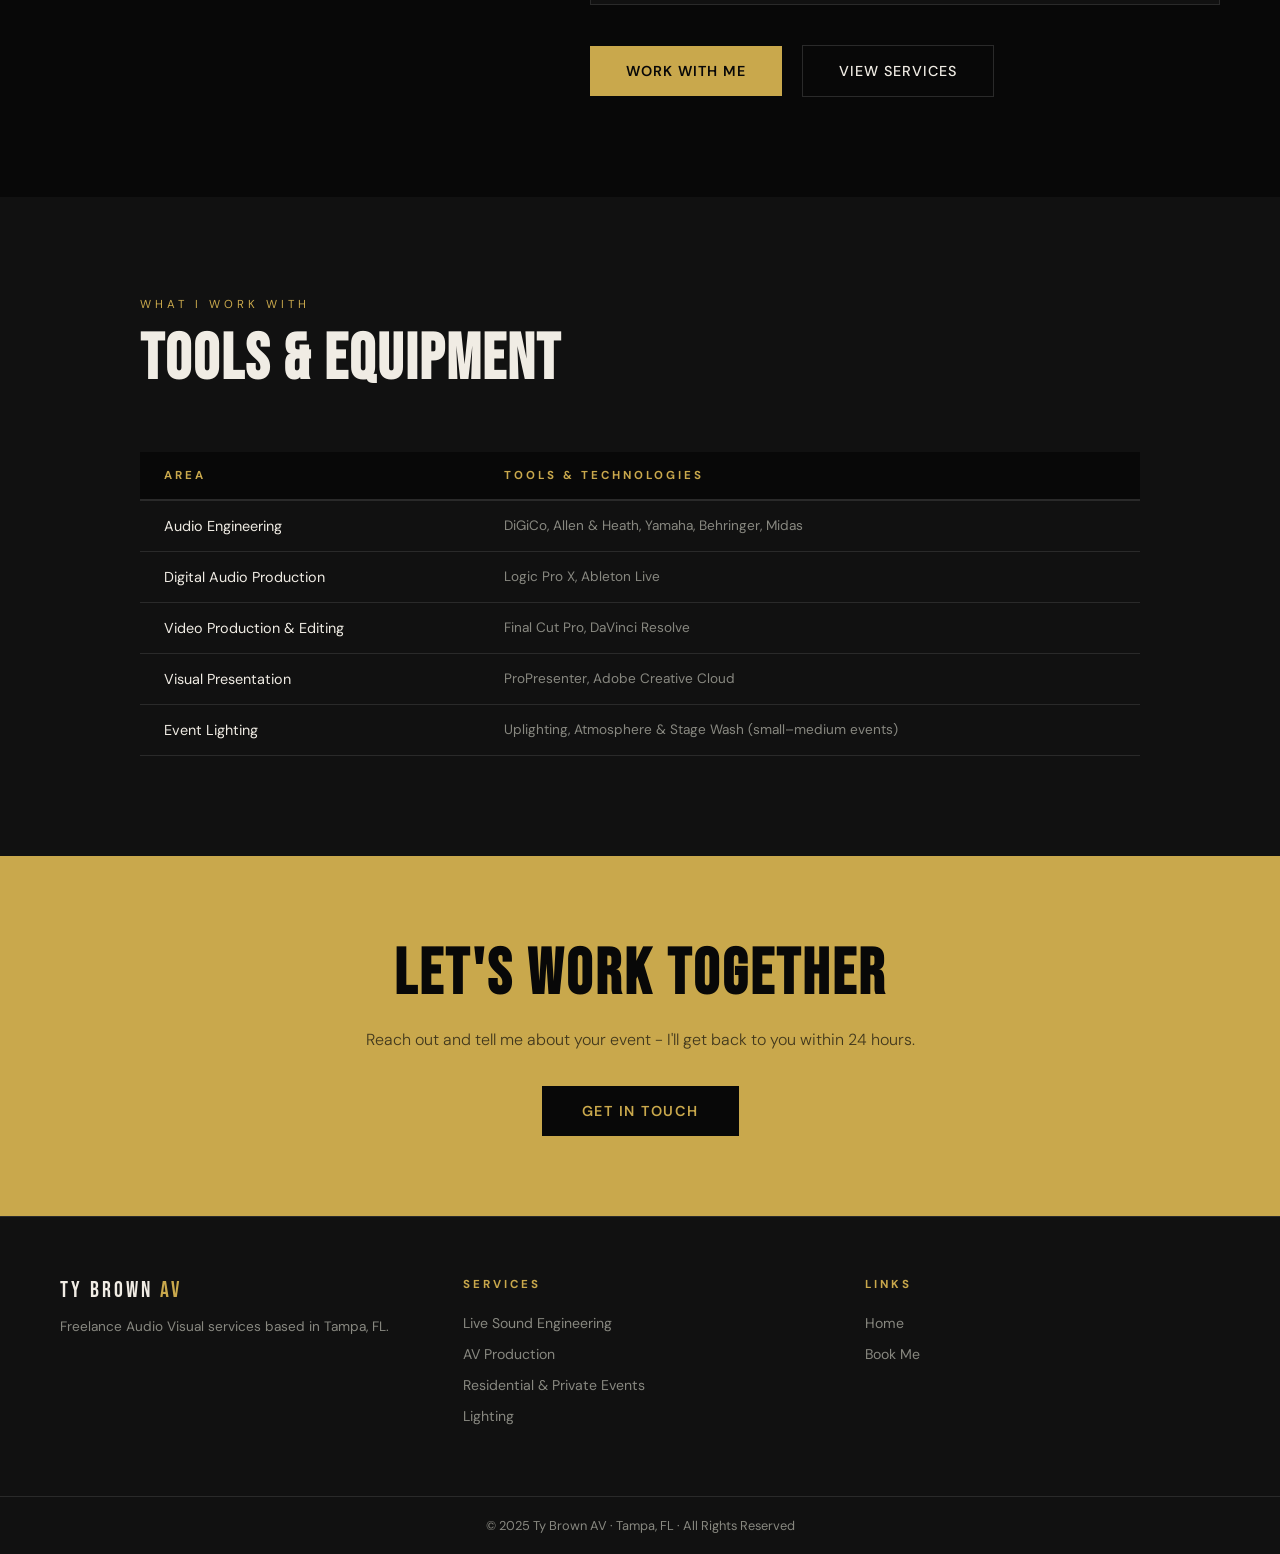
==== commit b83445b1: "Update OSHA certification text for clarity" ====
--- a/about.html
+++ b/about.html
@@ -48,7 +48,7 @@
       <p>I'm a freelance Audio Visual Technician and Audio Engineer based in Tampa, FL. Over the past 10+ years I've worked live events, run AV for churches, directed video on professional sets, and helped people put on everything from small backyard parties to mid-size productions.</p>
       <p>I've served as <strong>Audio Engineer and AV Lead at Arise Church</strong> in Brandon, FL, and as <strong>Audio Visual Director at AB Music</strong>, handling technical operations and keeping things running night after night. I also currently work as a contract AV Technician for several local clients.</p>
       <p>I started Ty Brown AV because I kept seeing people overpay big companies for simple event AV - or worse, try to make do with consumer gear that didn't deliver. There's a real gap between "rent some Bluetooth speakers" and "hire a full production company," and that's exactly where I operate.</p>
-      <p>If you need someone who knows what they're doing, shows up on time, communicates clearly, and takes your event seriously — I'd love to work with you.</p>
+      <p>If you need someone who knows what they're doing, shows up on time, communicates clearly, and takes your event seriously - I'd love to work with you.</p>
 
       <div class="credentials">
         <div class="credential">
@@ -56,7 +56,7 @@
           <span>2026</span>
         </div>
         <div class="credential">
-          <span>🦺 30-Hour OSHA Certification</span>
+          <span>🦺 30-Hour OSHA Certified</span>
           <span></span>
         </div>
           <div class="credential">
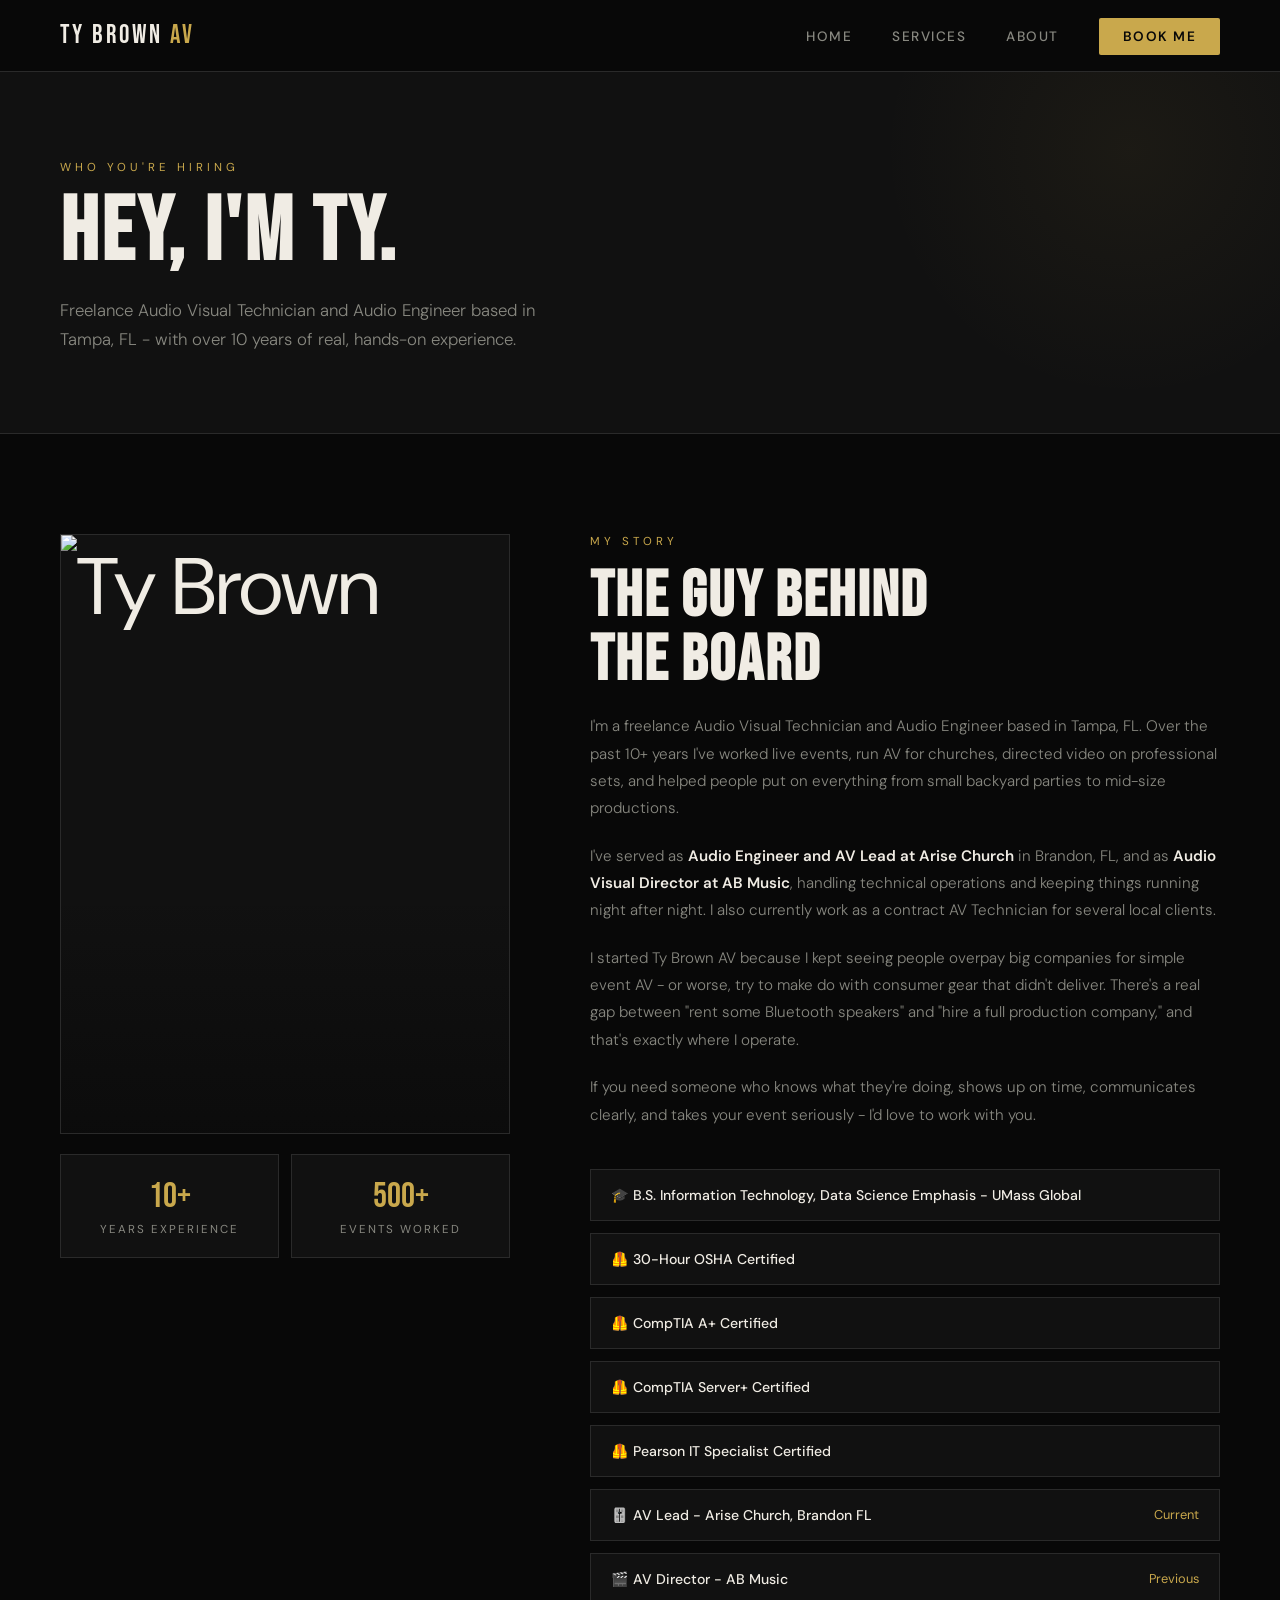
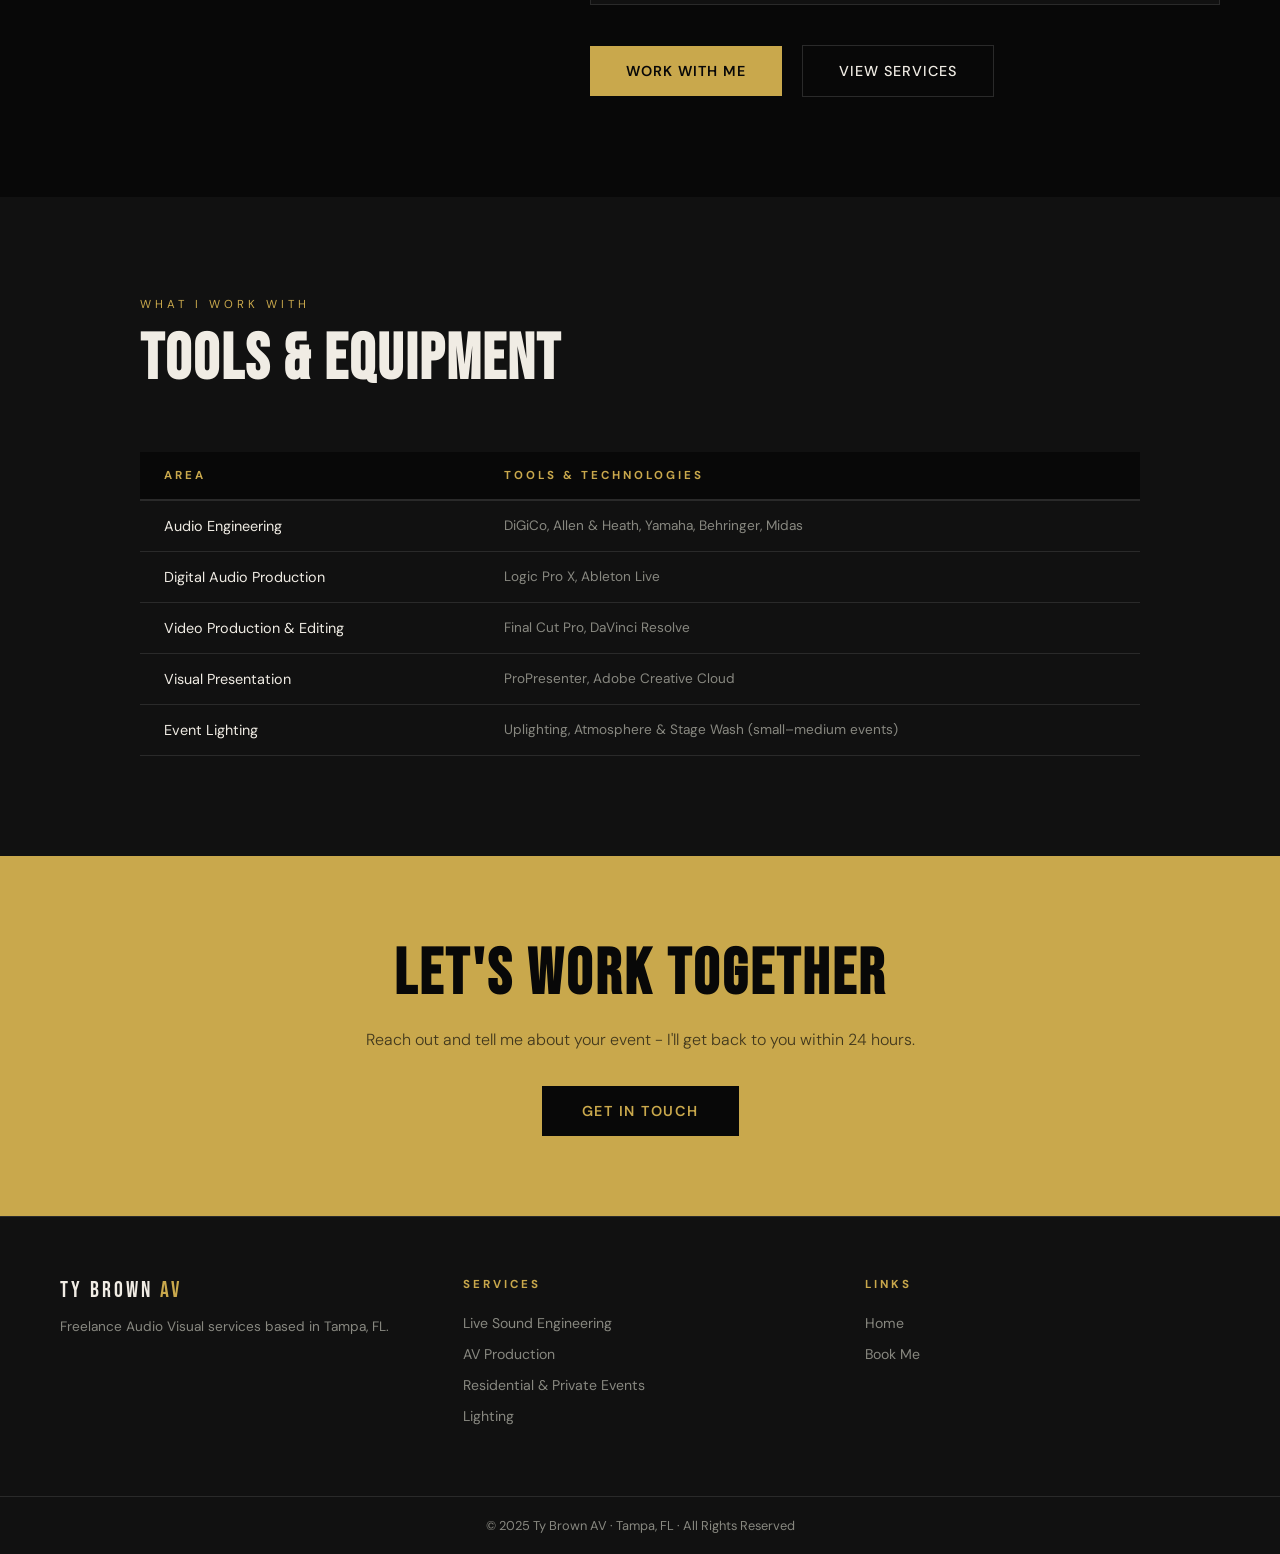
==== commit 68f5133f: "Remove graduation year from about.html Remove graduation year from credentials section" ====
--- a/about.html
+++ b/about.html
@@ -53,7 +53,7 @@
       <div class="credentials">
         <div class="credential">
           <span>🎓 B.S. Information Technology, Data Science Emphasis - UMass Global</span>
-          <span>2026</span>
+          <span></span>
         </div>
         <div class="credential">
           <span>🦺 30-Hour OSHA Certified</span>
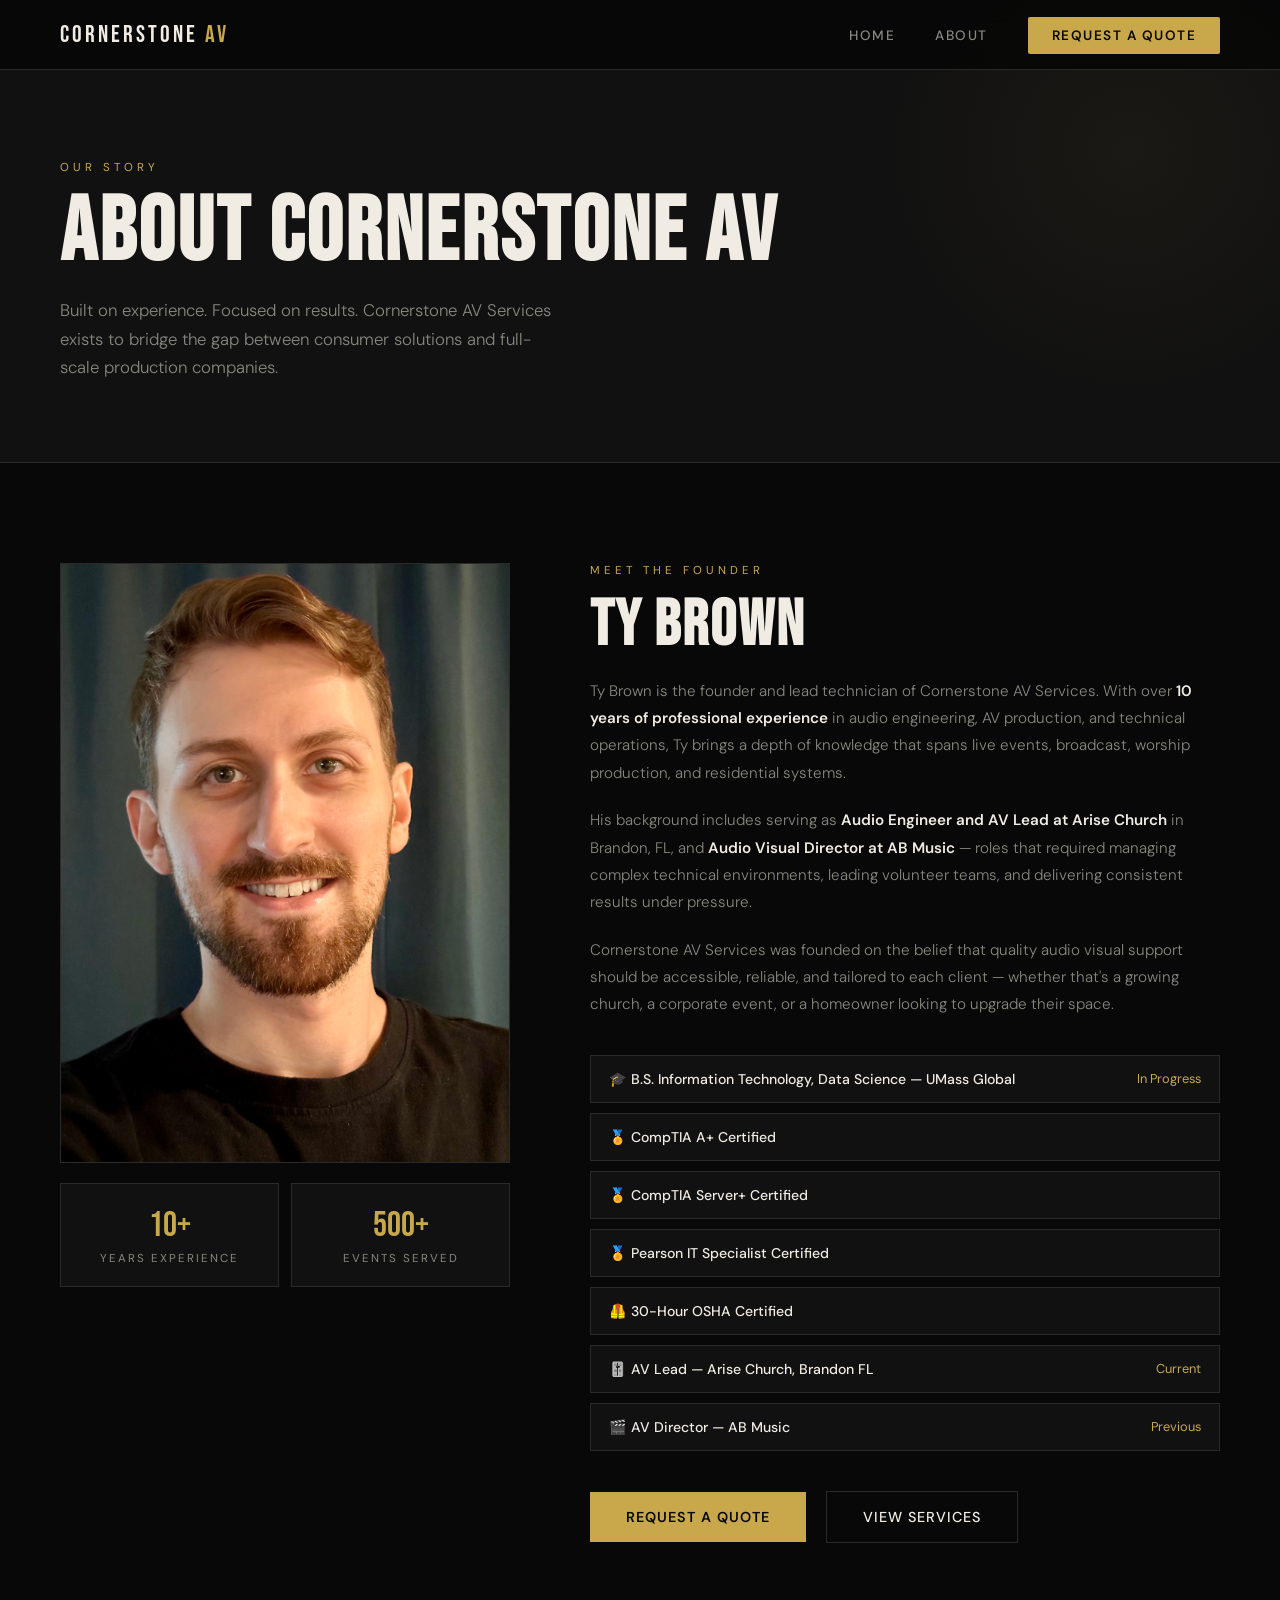
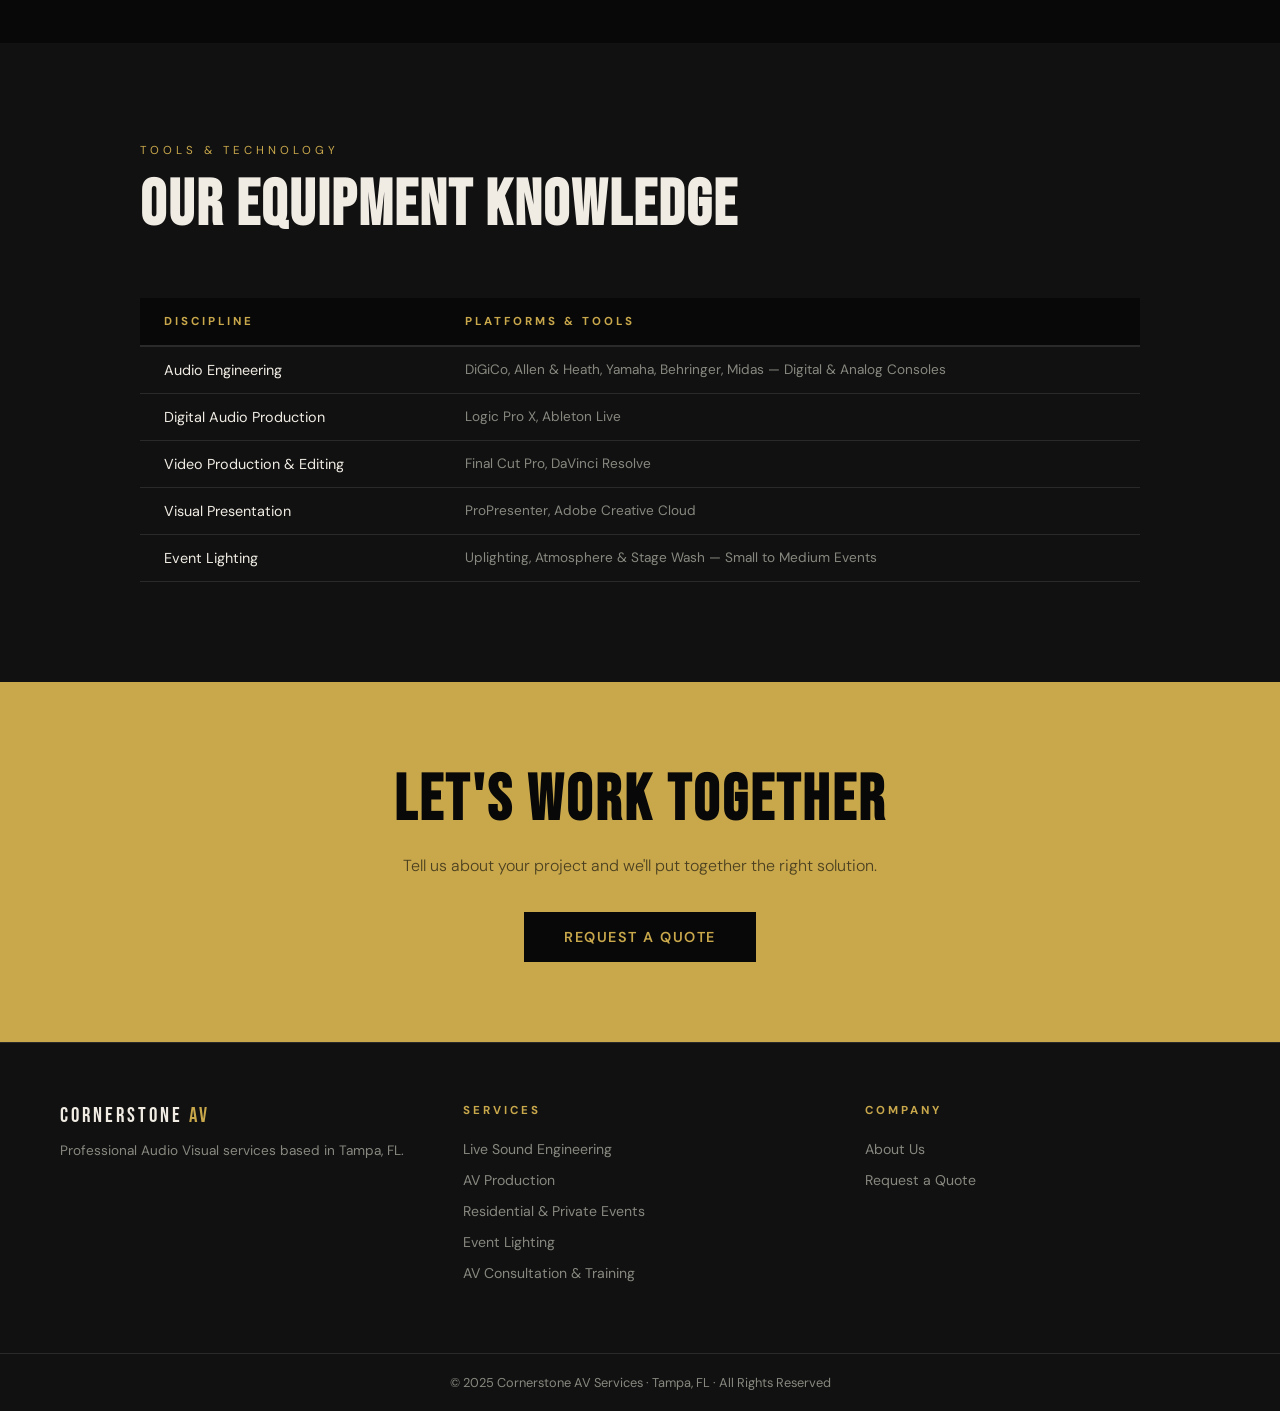
==== commit f5a2ac4a: "Add files via upload" ====
--- a/about.html
+++ b/about.html
@@ -3,33 +3,36 @@
 <head>
 <meta charset="utf-8">
 <meta name="viewport" content="width=device-width, initial-scale=1.0">
-<title>About - Ty Brown AV</title>
+<title>About — Cornerstone AV Services</title>
+<meta name="description" content="Learn about Cornerstone AV Services and our founder, Ty Brown — a professional AV technician and audio engineer based in Tampa, FL.">
 <link rel="stylesheet" href="style.css">
 </head>
 <body>
 
 <nav>
-  <a href="index.html" class="nav-logo">TY BROWN <span>AV</span></a>
-  <button class="hamburger" id="hamburger" aria-label="Menu"><span></span><span></span><span></span></button>
+  <a href="index.html" class="nav-logo">CORNERSTONE <span>AV</span></a>
+  <button class="hamburger" id="hamburger" aria-label="Menu">
+    <span></span><span></span><span></span>
+  </button>
   <ul class="nav-links" id="nav-links">
     <li><a href="index.html">Home</a></li>
-    <li><a href="services.html">Services</a></li>
     <li><a href="about.html">About</a></li>
-    <li><a href="contact.html" class="nav-cta">Book Me</a></li>
+    <li><a href="contact.html" class="nav-cta">Request a Quote</a></li>
   </ul>
 </nav>
 
 <div class="page-hero">
-  <span class="section-label">Who You're Hiring</span>
-  <h1>Hey, I'm Ty.</h1>
-  <p>Freelance Audio Visual Technician and Audio Engineer based in Tampa, FL - with over 10 years of real, hands-on experience.</p>
+  <span class="section-label">Our Story</span>
+  <h1>About Cornerstone AV</h1>
+  <p>Built on experience. Focused on results. Cornerstone AV Services exists to bridge the gap between consumer solutions and full-scale production companies.</p>
 </div>
 
+<!-- ABOUT FOUNDER -->
 <section style="background: var(--bg); padding: 100px 60px;">
   <div class="about-grid">
     <div>
       <div class="about-photo-box">
-        <img src="profile.jpg" alt="Ty Brown">
+        <img src="profile.jpeg" alt="Ty Brown – Founder, Cornerstone AV Services">
       </div>
       <div style="margin-top: 20px; display: flex; gap: 12px;">
         <div style="flex: 1; background: var(--surface); border: 1px solid var(--border); padding: 20px; text-align: center;">
@@ -38,78 +41,81 @@
         </div>
         <div style="flex: 1; background: var(--surface); border: 1px solid var(--border); padding: 20px; text-align: center;">
           <div style="font-family: 'Bebas Neue'; font-size: 2.2rem; color: var(--gold);">500+</div>
-          <div style="font-size: 0.72rem; letter-spacing: 2px; text-transform: uppercase; color: var(--muted); margin-top: 4px;">Events Worked</div>
+          <div style="font-size: 0.72rem; letter-spacing: 2px; text-transform: uppercase; color: var(--muted); margin-top: 4px;">Events Served</div>
         </div>
       </div>
     </div>
+
     <div class="about-content">
-      <span class="section-label">My Story</span>
-      <h2 class="section-title" style="text-align: left;">The Guy Behind<br>the Board</h2>
-      <p>I'm a freelance Audio Visual Technician and Audio Engineer based in Tampa, FL. Over the past 10+ years I've worked live events, run AV for churches, directed video on professional sets, and helped people put on everything from small backyard parties to mid-size productions.</p>
-      <p>I've served as <strong>Audio Engineer and AV Lead at Arise Church</strong> in Brandon, FL, and as <strong>Audio Visual Director at AB Music</strong>, handling technical operations and keeping things running night after night. I also currently work as a contract AV Technician for several local clients.</p>
-      <p>I started Ty Brown AV because I kept seeing people overpay big companies for simple event AV - or worse, try to make do with consumer gear that didn't deliver. There's a real gap between "rent some Bluetooth speakers" and "hire a full production company," and that's exactly where I operate.</p>
-      <p>If you need someone who knows what they're doing, shows up on time, communicates clearly, and takes your event seriously - I'd love to work with you.</p>
+      <span class="section-label">Meet the Founder</span>
+      <h2 class="section-title" style="text-align: left;">Ty Brown</h2>
+
+      <p>Ty Brown is the founder and lead technician of Cornerstone AV Services. With over <strong>10 years of professional experience</strong> in audio engineering, AV production, and technical operations, Ty brings a depth of knowledge that spans live events, broadcast, worship production, and residential systems.</p>
+
+      <p>His background includes serving as <strong>Audio Engineer and AV Lead at Arise Church</strong> in Brandon, FL, and <strong>Audio Visual Director at AB Music</strong> — roles that required managing complex technical environments, leading volunteer teams, and delivering consistent results under pressure.</p>
+
+      <p>Cornerstone AV Services was founded on the belief that quality audio visual support should be accessible, reliable, and tailored to each client — whether that's a growing church, a corporate event, or a homeowner looking to upgrade their space.</p>
 
       <div class="credentials">
         <div class="credential">
-          <span>🎓 B.S. Information Technology, Data Science Emphasis - UMass Global</span>
+          <span>🎓 B.S. Information Technology, Data Science &mdash; UMass Global</span>
+          <span>In Progress</span>
+        </div>
+        <div class="credential">
+          <span>🏅 CompTIA A+ Certified</span>
+          <span></span>
+        </div>
+        <div class="credential">
+          <span>🏅 CompTIA Server+ Certified</span>
+          <span></span>
+        </div>
+        <div class="credential">
+          <span>🏅 Pearson IT Specialist Certified</span>
           <span></span>
         </div>
         <div class="credential">
           <span>🦺 30-Hour OSHA Certified</span>
           <span></span>
         </div>
-          <div class="credential">
-          <span>🦺 CompTIA A+ Certified</span>
-          <span></span>
-        </div>
-          <div class="credential">
-          <span>🦺 CompTIA Server+ Certified</span>
-          <span></span>
-        </div>
-          <div class="credential">
-          <span>🦺 Pearson IT Specialist Certified</span>
-          <span></span>
-        </div>
         <div class="credential">
-          <span>🎚️ AV Lead - Arise Church, Brandon FL</span>
+          <span>🎚️ AV Lead &mdash; Arise Church, Brandon FL</span>
           <span>Current</span>
         </div>
         <div class="credential">
-          <span>🎬 AV Director - AB Music</span>
+          <span>🎬 AV Director &mdash; AB Music</span>
           <span>Previous</span>
         </div>
       </div>
 
       <div style="margin-top: 40px;">
-        <a href="contact.html" class="btn-primary" style="margin-right: 16px;">Work With Me</a>
-        <a href="services.html" class="btn-outline">View Services</a>
+        <a href="contact.html" class="btn-primary" style="margin-right: 16px;">Request a Quote</a>
+        <a href="index.html#services" class="btn-outline">View Services</a>
       </div>
     </div>
   </div>
 </section>
 
-<!-- SKILLS -->
+<!-- TOOLS & EQUIPMENT -->
 <section class="skills-section">
   <div style="max-width: 1000px; margin: 0 auto;">
-    <span class="section-label">What I Work With</span>
-    <h2 class="section-title">Tools & Equipment</h2>
+    <span class="section-label">Tools &amp; Technology</span>
+    <h2 class="section-title">Our Equipment Knowledge</h2>
   </div>
   <table class="skills-table">
     <tr>
-      <th>Area</th>
-      <th>Tools & Technologies</th>
+      <th>Discipline</th>
+      <th>Platforms &amp; Tools</th>
     </tr>
     <tr>
       <td>Audio Engineering</td>
-      <td style="color: var(--muted); font-size: 0.85rem;">DiGiCo, Allen & Heath, Yamaha, Behringer, Midas</td>
+      <td style="color: var(--muted); font-size: 0.85rem;">DiGiCo, Allen &amp; Heath, Yamaha, Behringer, Midas &mdash; Digital &amp; Analog Consoles</td>
     </tr>
     <tr>
       <td>Digital Audio Production</td>
       <td style="color: var(--muted); font-size: 0.85rem;">Logic Pro X, Ableton Live</td>
     </tr>
     <tr>
-      <td>Video Production & Editing</td>
+      <td>Video Production &amp; Editing</td>
       <td style="color: var(--muted); font-size: 0.85rem;">Final Cut Pro, DaVinci Resolve</td>
     </tr>
     <tr>
@@ -118,45 +124,49 @@
     </tr>
     <tr>
       <td>Event Lighting</td>
-      <td style="color: var(--muted); font-size: 0.85rem;">Uplighting, Atmosphere & Stage Wash (small–medium events)</td>
+      <td style="color: var(--muted); font-size: 0.85rem;">Uplighting, Atmosphere &amp; Stage Wash &mdash; Small to Medium Events</td>
     </tr>
   </table>
 </section>
 
 <div class="cta-strip">
   <h2>Let's Work Together</h2>
-  <p>Reach out and tell me about your event - I'll get back to you within 24 hours.</p>
-  <a href="contact.html" class="btn-dark">Get in Touch</a>
+  <p>Tell us about your project and we'll put together the right solution.</p>
+  <a href="contact.html" class="btn-dark">Request a Quote</a>
 </div>
 
 <footer>
   <div class="footer-brand">
-    <a href="index.html" class="nav-logo">TY BROWN <span>AV</span></a>
-    <p>Freelance Audio Visual services based in Tampa, FL.</p>
+    <a href="index.html" class="nav-logo">CORNERSTONE <span>AV</span></a>
+    <p>Professional Audio Visual services based in Tampa, FL.</p>
   </div>
   <div class="footer-col">
     <h4>Services</h4>
     <ul>
-      <li><a href="services.html">Live Sound Engineering</a></li>
-      <li><a href="services.html">AV Production</a></li>
-      <li><a href="services.html">Residential & Private Events</a></li>
-      <li><a href="services.html">Lighting</a></li>
+      <li><a href="index.html#services">Live Sound Engineering</a></li>
+      <li><a href="index.html#services">AV Production</a></li>
+      <li><a href="index.html#services">Residential &amp; Private Events</a></li>
+      <li><a href="index.html#services">Event Lighting</a></li>
+      <li><a href="index.html#services">AV Consultation &amp; Training</a></li>
     </ul>
   </div>
   <div class="footer-col">
-    <h4>Links</h4>
+    <h4>Company</h4>
     <ul>
-      <li><a href="index.html">Home</a></li>
-      <li><a href="contact.html">Book Me</a></li>
+      <li><a href="about.html">About Us</a></li>
+      <li><a href="contact.html">Request a Quote</a></li>
     </ul>
   </div>
 </footer>
-<div class="footer-bottom">&copy; 2025 Ty Brown AV · Tampa, FL · All Rights Reserved</div>
+<div class="footer-bottom">&copy; 2025 Cornerstone AV Services &middot; Tampa, FL &middot; All Rights Reserved</div>
 
 <script>
-  const btn = document.getElementById("hamburger");
-  const nav = document.getElementById("nav-links");
-  btn.addEventListener("click", () => { btn.classList.toggle("open"); nav.classList.toggle("open"); });
+  const btn = document.getElementById('hamburger');
+  const nav = document.getElementById('nav-links');
+  btn.addEventListener('click', () => {
+    btn.classList.toggle('open');
+    nav.classList.toggle('open');
+  });
 </script>
 </body>
 </html>
--- a/style.css
+++ b/style.css
@@ -1,4 +1,4 @@
-@import url('https://fonts.googleapis.com/css2?family=Bebas+Neue&family=DM+Sans:wght@300;400;500;600&family=DM+Serif+Display:ital@0;1&display=swap');
+@import url('https://fonts.googleapis.com/css2?family=Bebas+Neue&family=DM+Sans:wght@300;400;500;600&display=swap');
 
 :root {
   --bg: #080808;
@@ -12,7 +12,6 @@
 }
 
 * { margin: 0; padding: 0; box-sizing: border-box; }
-
 html { scroll-behavior: smooth; }
 
 body {
@@ -31,15 +30,15 @@
   justify-content: space-between;
   align-items: center;
   padding: 20px 60px;
-  background: rgba(8,8,8,0.92);
+  background: rgba(8,8,8,0.95);
   backdrop-filter: blur(12px);
   border-bottom: 1px solid var(--border);
-  transition: padding 0.3s;
+  flex-wrap: wrap;
 }
 
 .nav-logo {
   font-family: 'Bebas Neue', sans-serif;
-  font-size: 1.6rem;
+  font-size: 1.5rem;
   letter-spacing: 3px;
   color: var(--text);
   text-decoration: none;
@@ -85,8 +84,7 @@
   position: absolute;
   inset: 0;
   background:
-    radial-gradient(ellipse 80% 60% at 70% 50%, rgba(201,168,76,0.08) 0%, transparent 60%),
-    radial-gradient(ellipse 40% 40% at 20% 80%, rgba(201,168,76,0.05) 0%, transparent 50%),
+    radial-gradient(ellipse 80% 60% at 70% 50%, rgba(201,168,76,0.07) 0%, transparent 60%),
     linear-gradient(135deg, #080808 0%, #0f0e0b 100%);
 }
 
@@ -102,7 +100,7 @@
 
 .hero-content {
   position: relative;
-  max-width: 700px;
+  max-width: 680px;
   animation: fadeUp 1s ease both;
 }
 
@@ -119,7 +117,7 @@
 
 .hero h1 {
   font-family: 'Bebas Neue', sans-serif;
-  font-size: clamp(4rem, 9vw, 8rem);
+  font-size: clamp(4rem, 9vw, 7.5rem);
   line-height: 0.95;
   letter-spacing: 2px;
   margin-bottom: 28px;
@@ -128,11 +126,11 @@
 .hero h1 span { color: var(--gold); }
 
 .hero-sub {
-  font-size: 1.15rem;
+  font-size: 1.1rem;
   color: var(--muted);
   font-weight: 300;
   line-height: 1.7;
-  max-width: 520px;
+  max-width: 500px;
   margin-bottom: 48px;
 }
 
@@ -180,19 +178,8 @@
 }
 
 .stat-item { text-align: center; }
-.stat-num {
-  font-family: 'Bebas Neue', sans-serif;
-  font-size: 2.8rem;
-  color: var(--gold);
-  line-height: 1;
-}
-.stat-label {
-  font-size: 0.72rem;
-  letter-spacing: 2px;
-  text-transform: uppercase;
-  color: var(--muted);
-  margin-top: 4px;
-}
+.stat-num { font-family: 'Bebas Neue', sans-serif; font-size: 2.8rem; color: var(--gold); line-height: 1; }
+.stat-label { font-size: 0.72rem; letter-spacing: 2px; text-transform: uppercase; color: var(--muted); margin-top: 4px; }
 
 /* ── SECTION BASE ── */
 section { padding: 100px 60px; }
@@ -222,14 +209,13 @@
   font-weight: 300;
 }
 
-/* ── SERVICES ── */
+/* ── SERVICES GRID ── */
 .services-section { background: var(--surface); }
-
 .services-header { max-width: 1200px; margin: 0 auto 60px; }
 
 .services-grid {
   display: grid;
-  grid-template-columns: repeat(auto-fit, minmax(300px, 1fr));
+  grid-template-columns: repeat(auto-fit, minmax(280px, 1fr));
   gap: 2px;
   max-width: 1200px;
   margin: 0 auto;
@@ -237,7 +223,7 @@
 
 .service-card {
   background: var(--bg);
-  padding: 48px 40px;
+  padding: 44px 36px;
   position: relative;
   overflow: hidden;
   transition: background 0.3s;
@@ -259,173 +245,68 @@
 
 .service-card:hover::before { transform: scaleX(1); }
 
-.service-icon {
-  font-size: 2rem;
-  margin-bottom: 24px;
-  display: block;
-}
+.service-icon { font-size: 1.8rem; margin-bottom: 20px; display: block; }
 
 .service-card h3 {
   font-family: 'Bebas Neue', sans-serif;
-  font-size: 1.6rem;
+  font-size: 1.5rem;
   letter-spacing: 2px;
-  margin-bottom: 16px;
-  color: var(--text);
-}
-
-.service-card p {
-  color: var(--muted);
-  font-size: 0.92rem;
-  line-height: 1.7;
-  font-weight: 300;
-}
-
-.service-card ul {
-  list-style: none;
-  margin-top: 20px;
-}
-
-.service-card ul li {
-  color: var(--muted);
-  font-size: 0.85rem;
-  padding: 6px 0;
-  border-bottom: 1px solid var(--border);
-  display: flex;
-  align-items: center;
-  gap: 8px;
-}
-
-.service-card ul li::before {
-  content: '—';
-  color: var(--gold);
-  font-size: 0.8rem;
-}
-
-/* ── WHY US ── */
-.why-section {
-  background: var(--bg);
+  margin-bottom: 12px;
+}
+
+.service-card p { color: var(--muted); font-size: 0.9rem; line-height: 1.7; font-weight: 300; }
+
+/* ── PILLARS ── */
+.pillars-section { background: var(--bg); }
+
+.pillars-grid {
   display: grid;
-  grid-template-columns: 1fr 1fr;
-  gap: 80px;
-  align-items: center;
+  grid-template-columns: repeat(3, 1fr);
+  gap: 2px;
+  max-width: 1200px;
+  margin: 60px auto 0;
+}
+
+.pillar {
+  background: var(--surface);
+  border: 1px solid var(--border);
+  padding: 48px 36px;
+  text-align: center;
+}
+
+.pillar-icon { font-size: 2rem; display: block; margin-bottom: 20px; }
+.pillar h3 { font-family: 'Bebas Neue', sans-serif; font-size: 1.4rem; letter-spacing: 2px; margin-bottom: 12px; }
+.pillar p { color: var(--muted); font-size: 0.88rem; line-height: 1.7; font-weight: 300; }
+
+/* ── EVENTS ── */
+.events-section { background: var(--surface); }
+.events-header { max-width: 1200px; margin: 0 auto 60px; text-align: center; }
+
+.events-grid {
+  display: grid;
+  grid-template-columns: repeat(auto-fit, minmax(220px, 1fr));
+  gap: 16px;
   max-width: 1200px;
   margin: 0 auto;
-  padding: 100px 60px;
-}
-
-.why-visual {
-  position: relative;
-  height: 500px;
-}
-
-.why-img-placeholder {
-  width: 100%;
-  height: 100%;
-  background: var(--surface);
-  border: 1px solid var(--border);
-  display: flex;
-  align-items: center;
-  justify-content: center;
-  font-size: 4rem;
-  position: relative;
-  overflow: hidden;
-}
-
-.why-img-placeholder::after {
-  content: '';
-  position: absolute;
-  inset: 0;
-  background: linear-gradient(135deg, transparent 60%, rgba(201,168,76,0.1));
-}
-
-.why-features { margin-top: 40px; display: flex; flex-direction: column; gap: 24px; }
-
-.why-feature {
-  display: flex;
-  gap: 20px;
-  align-items: flex-start;
-  padding: 24px;
-  background: var(--surface);
-  border: 1px solid var(--border);
-  transition: border-color 0.2s;
-}
-
-.why-feature:hover { border-color: var(--gold); }
-
-.why-feature-icon {
-  font-size: 1.4rem;
-  flex-shrink: 0;
-  width: 48px;
-  height: 48px;
-  background: rgba(201,168,76,0.1);
-  display: flex;
-  align-items: center;
-  justify-content: center;
-}
-
-.why-feature h4 {
-  font-weight: 600;
-  margin-bottom: 6px;
-  font-size: 0.95rem;
-}
-
-.why-feature p { color: var(--muted); font-size: 0.87rem; line-height: 1.6; }
-
-/* ── EVENTS ── */
-.events-section { background: var(--surface); }
-
-.events-header { max-width: 1200px; margin: 0 auto 60px; text-align: center; }
-
-.events-grid {
-  display: grid;
-  grid-template-columns: repeat(auto-fit, minmax(260px, 1fr));
-  gap: 20px;
-  max-width: 1200px;
-  margin: 0 auto;
 }
 
 .event-card {
   background: var(--bg);
   border: 1px solid var(--border);
-  padding: 40px 32px;
+  padding: 36px 28px;
   text-align: center;
   transition: transform 0.3s, border-color 0.3s;
 }
 
 .event-card:hover { transform: translateY(-4px); border-color: var(--gold); }
-
-.event-emoji { font-size: 2.5rem; display: block; margin-bottom: 20px; }
-
-.event-card h3 {
-  font-family: 'Bebas Neue', sans-serif;
-  font-size: 1.4rem;
-  letter-spacing: 2px;
-  margin-bottom: 12px;
-}
-
-.event-card p { color: var(--muted); font-size: 0.88rem; line-height: 1.6; }
+.event-emoji { font-size: 2.2rem; display: block; margin-bottom: 16px; }
+.event-card h3 { font-family: 'Bebas Neue', sans-serif; font-size: 1.3rem; letter-spacing: 2px; margin-bottom: 10px; }
+.event-card p { color: var(--muted); font-size: 0.86rem; line-height: 1.6; }
 
 /* ── CTA STRIP ── */
-.cta-strip {
-  background: var(--gold);
-  padding: 80px 60px;
-  text-align: center;
-}
-
-.cta-strip h2 {
-  font-family: 'Bebas Neue', sans-serif;
-  font-size: clamp(2.5rem, 5vw, 4rem);
-  color: var(--bg);
-  letter-spacing: 3px;
-  margin-bottom: 16px;
-}
-
-.cta-strip p {
-  color: rgba(8,8,8,0.7);
-  font-size: 1rem;
-  margin-bottom: 36px;
-  font-weight: 300;
-}
+.cta-strip { background: var(--gold); padding: 80px 60px; text-align: center; }
+.cta-strip h2 { font-family: 'Bebas Neue', sans-serif; font-size: clamp(2.5rem, 5vw, 4rem); color: var(--bg); letter-spacing: 3px; margin-bottom: 16px; }
+.cta-strip p { color: rgba(8,8,8,0.65); font-size: 1rem; margin-bottom: 36px; font-weight: 300; }
 
 .btn-dark {
   background: var(--bg);
@@ -450,28 +331,14 @@
   display: grid;
   grid-template-columns: 1fr 1fr 1fr;
   gap: 48px;
-  max-width: 100%;
-}
-
-.footer-brand .nav-logo { font-size: 1.4rem; display: block; margin-bottom: 12px; }
+}
+
+.footer-brand .nav-logo { font-size: 1.3rem; display: block; margin-bottom: 12px; }
 .footer-brand p { color: var(--muted); font-size: 0.85rem; line-height: 1.6; }
-
-.footer-col h4 {
-  font-size: 0.72rem;
-  letter-spacing: 3px;
-  text-transform: uppercase;
-  color: var(--gold);
-  margin-bottom: 20px;
-}
-
+.footer-col h4 { font-size: 0.72rem; letter-spacing: 3px; text-transform: uppercase; color: var(--gold); margin-bottom: 20px; }
 .footer-col ul { list-style: none; }
 .footer-col ul li { margin-bottom: 10px; }
-.footer-col ul li a {
-  color: var(--muted);
-  text-decoration: none;
-  font-size: 0.88rem;
-  transition: color 0.2s;
-}
+.footer-col ul li a { color: var(--muted); text-decoration: none; font-size: 0.88rem; transition: color 0.2s; }
 .footer-col ul li a:hover { color: var(--text); }
 
 .footer-bottom {
@@ -483,7 +350,7 @@
   font-size: 0.8rem;
 }
 
-/* ── PAGE HERO (inner pages) ── */
+/* ── PAGE HERO ── */
 .page-hero {
   padding: 160px 60px 80px;
   background: var(--surface);
@@ -495,30 +362,15 @@
 .page-hero::after {
   content: '';
   position: absolute;
-  right: -100px;
-  top: -100px;
-  width: 500px;
-  height: 500px;
-  background: radial-gradient(circle, rgba(201,168,76,0.06) 0%, transparent 70%);
-}
-
-.page-hero h1 {
-  font-family: 'Bebas Neue', sans-serif;
-  font-size: clamp(3rem, 7vw, 6rem);
-  letter-spacing: 3px;
-  line-height: 0.95;
-}
-
-.page-hero p {
-  color: var(--muted);
-  font-size: 1.05rem;
-  max-width: 500px;
-  margin-top: 20px;
-  font-weight: 300;
-  line-height: 1.7;
-}
-
-/* ── ABOUT PAGE ── */
+  right: -100px; top: -100px;
+  width: 500px; height: 500px;
+  background: radial-gradient(circle, rgba(201,168,76,0.05) 0%, transparent 70%);
+}
+
+.page-hero h1 { font-family: 'Bebas Neue', sans-serif; font-size: clamp(3rem, 7vw, 6rem); letter-spacing: 3px; line-height: 0.95; }
+.page-hero p { color: var(--muted); font-size: 1.05rem; max-width: 500px; margin-top: 20px; font-weight: 300; line-height: 1.7; }
+
+/* ── ABOUT ── */
 .about-grid {
   display: grid;
   grid-template-columns: 1fr 1.4fr;
@@ -540,44 +392,22 @@
   overflow: hidden;
 }
 
-.about-photo-box img {
-  width: 100%;
-  height: 100%;
-  object-fit: cover;
-}
-
-.about-photo-box::after {
-  content: '';
-  position: absolute;
-  bottom: 0; left: 0; right: 0;
-  height: 40%;
-  background: linear-gradient(transparent, rgba(8,8,8,0.6));
-}
+.about-photo-box img { width: 100%; height: 100%; object-fit: cover; }
 
 .about-content .section-title { text-align: left; }
-
-.about-content p {
-  color: var(--muted);
-  font-size: 0.95rem;
-  line-height: 1.8;
-  margin-bottom: 20px;
-  font-weight: 300;
-}
-
+.about-content p { color: var(--muted); font-size: 0.95rem; line-height: 1.8; margin-bottom: 20px; font-weight: 300; }
 .about-content strong { color: var(--text); font-weight: 600; }
 
-.credentials { margin-top: 40px; display: flex; flex-direction: column; gap: 12px; }
-
+.credentials { margin-top: 36px; display: flex; flex-direction: column; gap: 10px; }
 .credential {
   display: flex;
   justify-content: space-between;
   align-items: center;
-  padding: 16px 20px;
+  padding: 14px 18px;
   background: var(--surface);
   border: 1px solid var(--border);
   font-size: 0.88rem;
 }
-
 .credential span:first-child { font-weight: 500; }
 .credential span:last-child { color: var(--gold); font-size: 0.8rem; }
 
@@ -602,26 +432,10 @@
   border-bottom: 2px solid var(--border);
 }
 
-.skills-table td {
-  padding: 16px 24px;
-  border-bottom: 1px solid var(--border);
-  font-size: 0.9rem;
-}
-
+.skills-table td { padding: 14px 24px; border-bottom: 1px solid var(--border); font-size: 0.9rem; }
 .skills-table tr:hover td { background: rgba(201,168,76,0.03); }
 
-.skill-level {
-  display: inline-block;
-  padding: 4px 12px;
-  font-size: 0.75rem;
-  letter-spacing: 1px;
-  font-weight: 600;
-}
-
-.skill-level.advanced { background: rgba(201,168,76,0.15); color: var(--gold); }
-.skill-level.intermediate { background: rgba(255,255,255,0.08); color: var(--muted); }
-
-/* ── CONTACT PAGE ── */
+/* ── CONTACT ── */
 .contact-grid {
   display: grid;
   grid-template-columns: 1fr 1.5fr;
@@ -630,57 +444,20 @@
   margin: 0 auto;
 }
 
-.contact-info h3 {
-  font-family: 'Bebas Neue', sans-serif;
-  font-size: 1.5rem;
-  letter-spacing: 2px;
-  margin-bottom: 20px;
-}
-
-.contact-info p {
-  color: var(--muted);
-  font-size: 0.92rem;
-  line-height: 1.7;
-  margin-bottom: 36px;
-}
-
-.contact-details { display: flex; flex-direction: column; gap: 16px; }
-
-.contact-detail {
-  display: flex;
-  gap: 16px;
-  align-items: center;
-  padding: 16px;
-  background: var(--surface);
-  border: 1px solid var(--border);
-}
-
-.contact-detail-icon { font-size: 1.2rem; }
+.contact-info h3 { font-family: 'Bebas Neue', sans-serif; font-size: 1.5rem; letter-spacing: 2px; margin-bottom: 20px; }
+.contact-info p { color: var(--muted); font-size: 0.92rem; line-height: 1.7; margin-bottom: 36px; font-weight: 300; }
+
+.contact-details { display: flex; flex-direction: column; gap: 14px; }
+.contact-detail { display: flex; gap: 16px; align-items: center; padding: 14px; background: var(--surface); border: 1px solid var(--border); }
+.contact-detail-icon { font-size: 1.1rem; }
 .contact-detail span { font-size: 0.88rem; color: var(--muted); }
 
-.contact-form-wrap {
-  background: var(--surface);
-  border: 1px solid var(--border);
-  padding: 48px;
-}
-
-.contact-form-wrap h3 {
-  font-family: 'Bebas Neue', sans-serif;
-  font-size: 1.8rem;
-  letter-spacing: 2px;
-  margin-bottom: 32px;
-}
+.contact-form-wrap { background: var(--surface); border: 1px solid var(--border); padding: 48px; }
+.contact-form-wrap h3 { font-family: 'Bebas Neue', sans-serif; font-size: 1.8rem; letter-spacing: 2px; margin-bottom: 32px; }
 
 .form-row { display: grid; grid-template-columns: 1fr 1fr; gap: 16px; }
-
 .form-group { display: flex; flex-direction: column; gap: 8px; margin-bottom: 20px; }
-
-.form-group label {
-  font-size: 0.75rem;
-  letter-spacing: 2px;
-  text-transform: uppercase;
-  color: var(--muted);
-}
+.form-group label { font-size: 0.75rem; letter-spacing: 2px; text-transform: uppercase; color: var(--muted); }
 
 .form-group input,
 .form-group select,
@@ -696,9 +473,7 @@
   width: 100%;
 }
 
-.form-group input:focus,
-.form-group select,
-.form-group textarea:focus { border-color: var(--gold); }
+.form-group input:focus, .form-group textarea:focus { border-color: var(--gold); }
 
 .form-group select {
   appearance: none;
@@ -717,43 +492,18 @@
   to { opacity: 1; transform: translateY(0); }
 }
 
-.fade-in { animation: fadeUp 0.8s ease both; }
-.fade-in-delay { animation: fadeUp 0.8s 0.2s ease both; }
-
-/* ── HAMBURGER MENU ── */
-.hamburger {
-  display: none;
-  flex-direction: column;
-  gap: 5px;
-  cursor: pointer;
-  padding: 4px;
-  background: none;
-  border: none;
-}
-.hamburger span {
-  display: block;
-  width: 24px;
-  height: 2px;
-  background: var(--text);
-  transition: all 0.3s;
-}
+/* ── HAMBURGER ── */
+.hamburger { display: none; flex-direction: column; gap: 5px; cursor: pointer; padding: 4px; background: none; border: none; }
+.hamburger span { display: block; width: 24px; height: 2px; background: var(--text); transition: all 0.3s; }
 .hamburger.open span:nth-child(1) { transform: translateY(7px) rotate(45deg); }
 .hamburger.open span:nth-child(2) { opacity: 0; }
 .hamburger.open span:nth-child(3) { transform: translateY(-7px) rotate(-45deg); }
 
 /* ── TABLET ── */
 @media (max-width: 900px) {
-  nav { padding: 16px 24px; flex-wrap: wrap; }
+  nav { padding: 16px 24px; }
   .hamburger { display: flex; }
-  .nav-links {
-    display: none;
-    flex-direction: column;
-    width: 100%;
-    gap: 0;
-    padding: 12px 0;
-    border-top: 1px solid var(--border);
-    margin-top: 12px;
-  }
+  .nav-links { display: none; flex-direction: column; width: 100%; gap: 0; padding: 12px 0; border-top: 1px solid var(--border); margin-top: 12px; }
   .nav-links.open { display: flex; }
   .nav-links li { width: 100%; }
   .nav-links a { display: block; padding: 12px 0; font-size: 1rem; border-bottom: 1px solid var(--border); }
@@ -763,19 +513,15 @@
   .hero h1 { font-size: clamp(3rem, 15vw, 5rem); }
   .hero-sub { font-size: 1rem; }
   .hero-stats { position: static; margin-top: 48px; gap: 24px; flex-wrap: wrap; }
-  .stat-num { font-size: 2.2rem; }
   .hero-actions { flex-direction: column; }
   .btn-primary, .btn-outline { text-align: center; width: 100%; }
 
   section { padding: 60px 24px; }
   .page-hero { padding: 110px 24px 50px; }
   .services-grid { grid-template-columns: 1fr; }
-  .services-header { margin-bottom: 32px; }
-  .why-section { grid-template-columns: 1fr; padding: 60px 24px; }
-  .why-visual { height: 260px; }
+  .pillars-grid { grid-template-columns: 1fr; }
   .events-grid { grid-template-columns: 1fr 1fr; gap: 12px; }
   .cta-strip { padding: 60px 24px; }
-  .cta-strip h2 { font-size: 2.2rem; }
   footer { grid-template-columns: 1fr; padding: 48px 24px; gap: 32px; }
   .footer-bottom { padding: 16px 24px; }
   .about-grid { grid-template-columns: 1fr; gap: 40px; }
@@ -786,9 +532,7 @@
   div[style*="grid-template-columns: 1fr 1fr"],
   div[style*="grid-template-columns: 1fr 1.4fr"],
   div[style*="grid-template-columns: 1fr 1.5fr"] {
-    display: flex !important;
-    flex-direction: column !important;
-    gap: 40px !important;
+    display: flex !important; flex-direction: column !important; gap: 40px !important;
   }
 }
 
@@ -797,11 +541,9 @@
   .hero h1 { font-size: clamp(2.8rem, 14vw, 4rem); }
   .section-title { font-size: 2rem; }
   .events-grid { grid-template-columns: 1fr; }
-  .stat-num { font-size: 1.8rem; }
   .service-card { padding: 32px 24px; }
   .contact-form-wrap { padding: 20px; }
   .page-hero h1 { font-size: 2.8rem; }
   .cta-strip h2 { font-size: 1.8rem; }
-  .why-feature { flex-direction: column; gap: 12px; }
   footer { padding: 36px 20px; }
 }
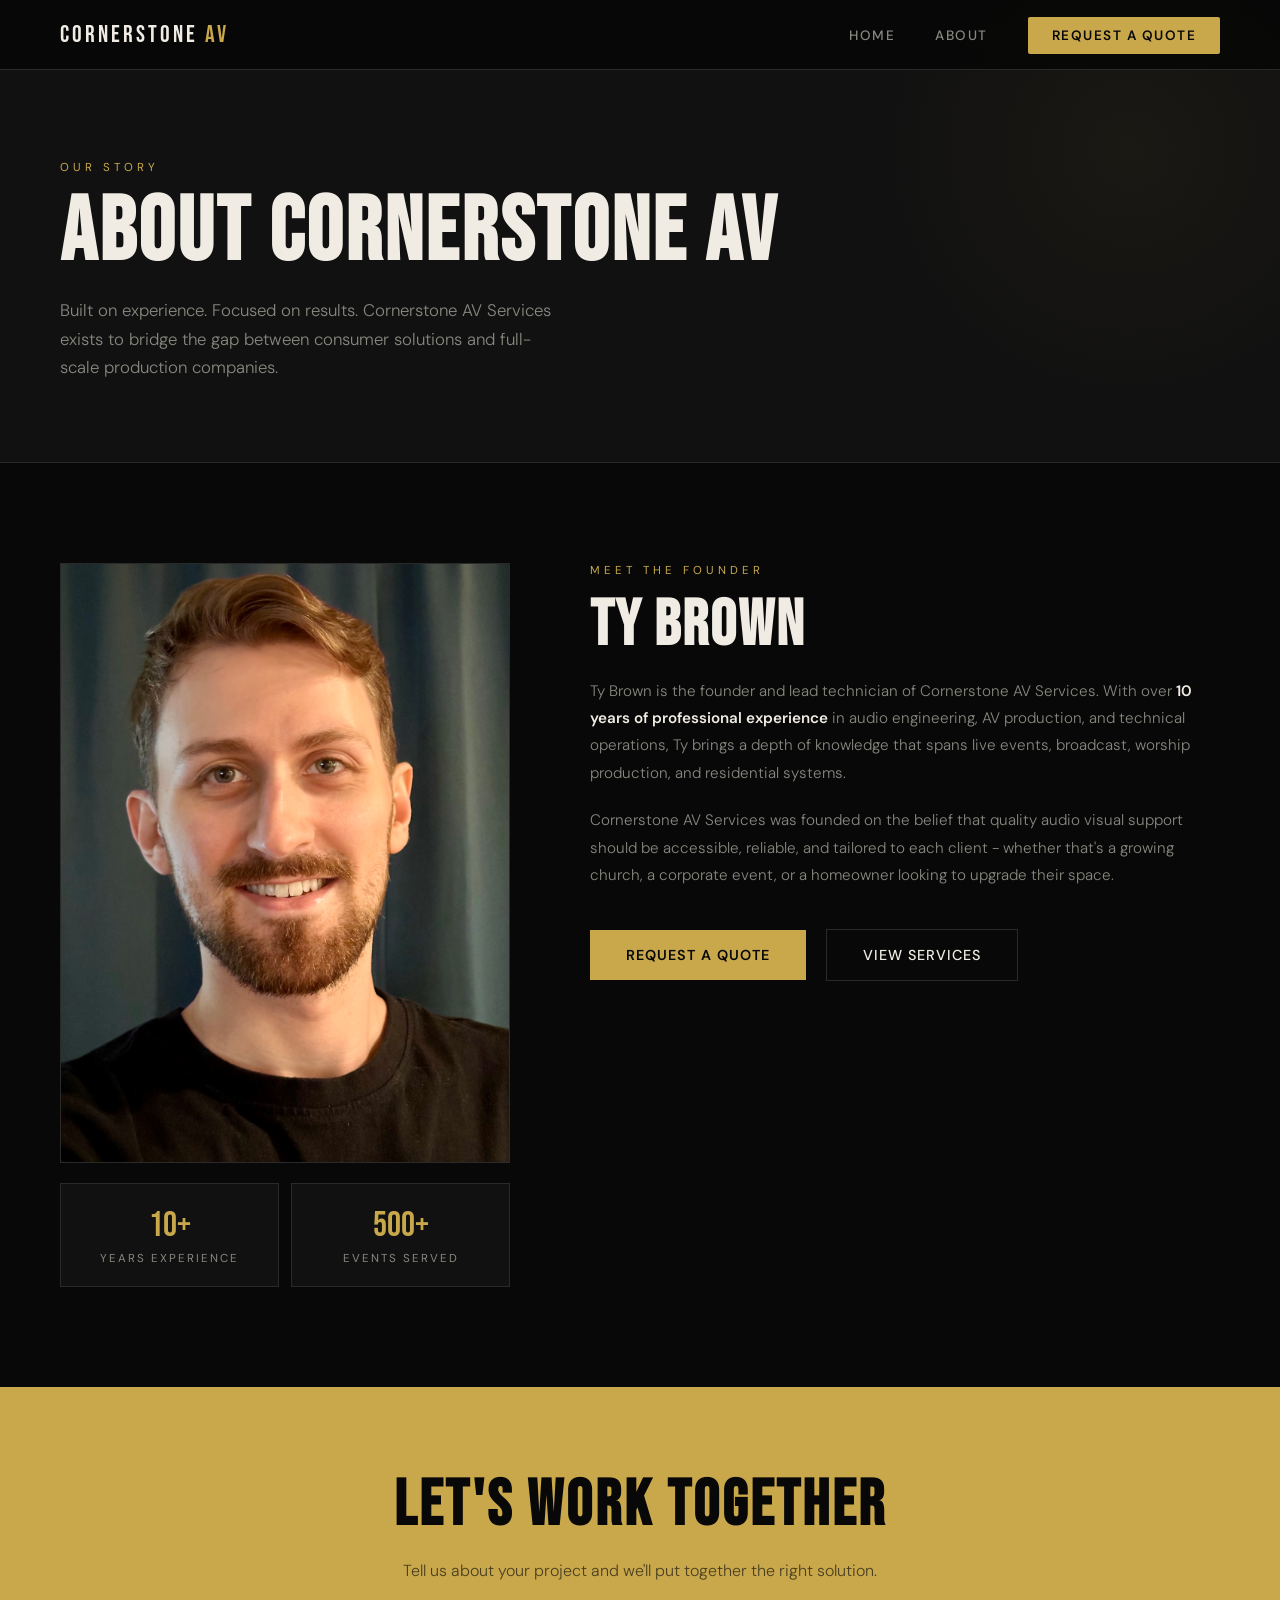
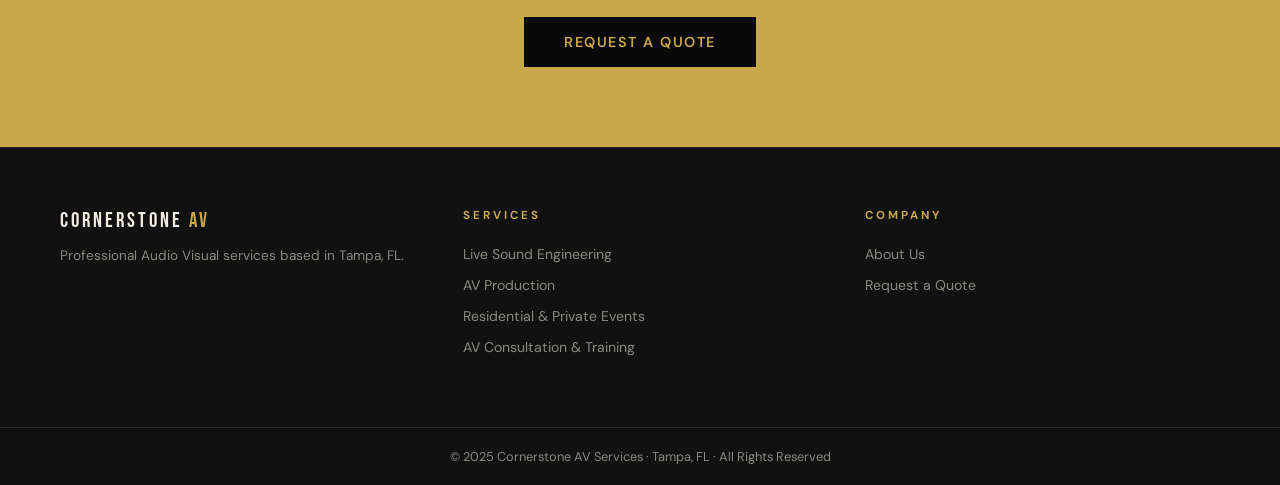
==== commit 86bb3234: "Fix title formatting and update image alt text" ====
--- a/about.html
+++ b/about.html
@@ -3,8 +3,8 @@
 <head>
 <meta charset="utf-8">
 <meta name="viewport" content="width=device-width, initial-scale=1.0">
-<title>About — Cornerstone AV Services</title>
-<meta name="description" content="Learn about Cornerstone AV Services and our founder, Ty Brown — a professional AV technician and audio engineer based in Tampa, FL.">
+<title>About - Cornerstone AV Services</title>
+<meta name="description" content="Learn about Cornerstone AV Services and our founder, Ty Brown - a professional AV technician and audio engineer based in Tampa, FL.">
 <link rel="stylesheet" href="style.css">
 </head>
 <body>
@@ -32,7 +32,7 @@
   <div class="about-grid">
     <div>
       <div class="about-photo-box">
-        <img src="profile.jpeg" alt="Ty Brown – Founder, Cornerstone AV Services">
+        <img src="profile.jpeg" alt="Ty Brown - Founder, Cornerstone AV Services">
       </div>
       <div style="margin-top: 20px; display: flex; gap: 12px;">
         <div style="flex: 1; background: var(--surface); border: 1px solid var(--border); padding: 20px; text-align: center;">
@@ -52,40 +52,7 @@
 
       <p>Ty Brown is the founder and lead technician of Cornerstone AV Services. With over <strong>10 years of professional experience</strong> in audio engineering, AV production, and technical operations, Ty brings a depth of knowledge that spans live events, broadcast, worship production, and residential systems.</p>
 
-      <p>His background includes serving as <strong>Audio Engineer and AV Lead at Arise Church</strong> in Brandon, FL, and <strong>Audio Visual Director at AB Music</strong> — roles that required managing complex technical environments, leading volunteer teams, and delivering consistent results under pressure.</p>
-
-      <p>Cornerstone AV Services was founded on the belief that quality audio visual support should be accessible, reliable, and tailored to each client — whether that's a growing church, a corporate event, or a homeowner looking to upgrade their space.</p>
-
-      <div class="credentials">
-        <div class="credential">
-          <span>🎓 B.S. Information Technology, Data Science &mdash; UMass Global</span>
-          <span>In Progress</span>
-        </div>
-        <div class="credential">
-          <span>🏅 CompTIA A+ Certified</span>
-          <span></span>
-        </div>
-        <div class="credential">
-          <span>🏅 CompTIA Server+ Certified</span>
-          <span></span>
-        </div>
-        <div class="credential">
-          <span>🏅 Pearson IT Specialist Certified</span>
-          <span></span>
-        </div>
-        <div class="credential">
-          <span>🦺 30-Hour OSHA Certified</span>
-          <span></span>
-        </div>
-        <div class="credential">
-          <span>🎚️ AV Lead &mdash; Arise Church, Brandon FL</span>
-          <span>Current</span>
-        </div>
-        <div class="credential">
-          <span>🎬 AV Director &mdash; AB Music</span>
-          <span>Previous</span>
-        </div>
-      </div>
+      <p>Cornerstone AV Services was founded on the belief that quality audio visual support should be accessible, reliable, and tailored to each client - whether that's a growing church, a corporate event, or a homeowner looking to upgrade their space.</p>
 
       <div style="margin-top: 40px;">
         <a href="contact.html" class="btn-primary" style="margin-right: 16px;">Request a Quote</a>
@@ -93,40 +60,6 @@
       </div>
     </div>
   </div>
-</section>
-
-<!-- TOOLS & EQUIPMENT -->
-<section class="skills-section">
-  <div style="max-width: 1000px; margin: 0 auto;">
-    <span class="section-label">Tools &amp; Technology</span>
-    <h2 class="section-title">Our Equipment Knowledge</h2>
-  </div>
-  <table class="skills-table">
-    <tr>
-      <th>Discipline</th>
-      <th>Platforms &amp; Tools</th>
-    </tr>
-    <tr>
-      <td>Audio Engineering</td>
-      <td style="color: var(--muted); font-size: 0.85rem;">DiGiCo, Allen &amp; Heath, Yamaha, Behringer, Midas &mdash; Digital &amp; Analog Consoles</td>
-    </tr>
-    <tr>
-      <td>Digital Audio Production</td>
-      <td style="color: var(--muted); font-size: 0.85rem;">Logic Pro X, Ableton Live</td>
-    </tr>
-    <tr>
-      <td>Video Production &amp; Editing</td>
-      <td style="color: var(--muted); font-size: 0.85rem;">Final Cut Pro, DaVinci Resolve</td>
-    </tr>
-    <tr>
-      <td>Visual Presentation</td>
-      <td style="color: var(--muted); font-size: 0.85rem;">ProPresenter, Adobe Creative Cloud</td>
-    </tr>
-    <tr>
-      <td>Event Lighting</td>
-      <td style="color: var(--muted); font-size: 0.85rem;">Uplighting, Atmosphere &amp; Stage Wash &mdash; Small to Medium Events</td>
-    </tr>
-  </table>
 </section>
 
 <div class="cta-strip">
@@ -146,7 +79,6 @@
       <li><a href="index.html#services">Live Sound Engineering</a></li>
       <li><a href="index.html#services">AV Production</a></li>
       <li><a href="index.html#services">Residential &amp; Private Events</a></li>
-      <li><a href="index.html#services">Event Lighting</a></li>
       <li><a href="index.html#services">AV Consultation &amp; Training</a></li>
     </ul>
   </div>
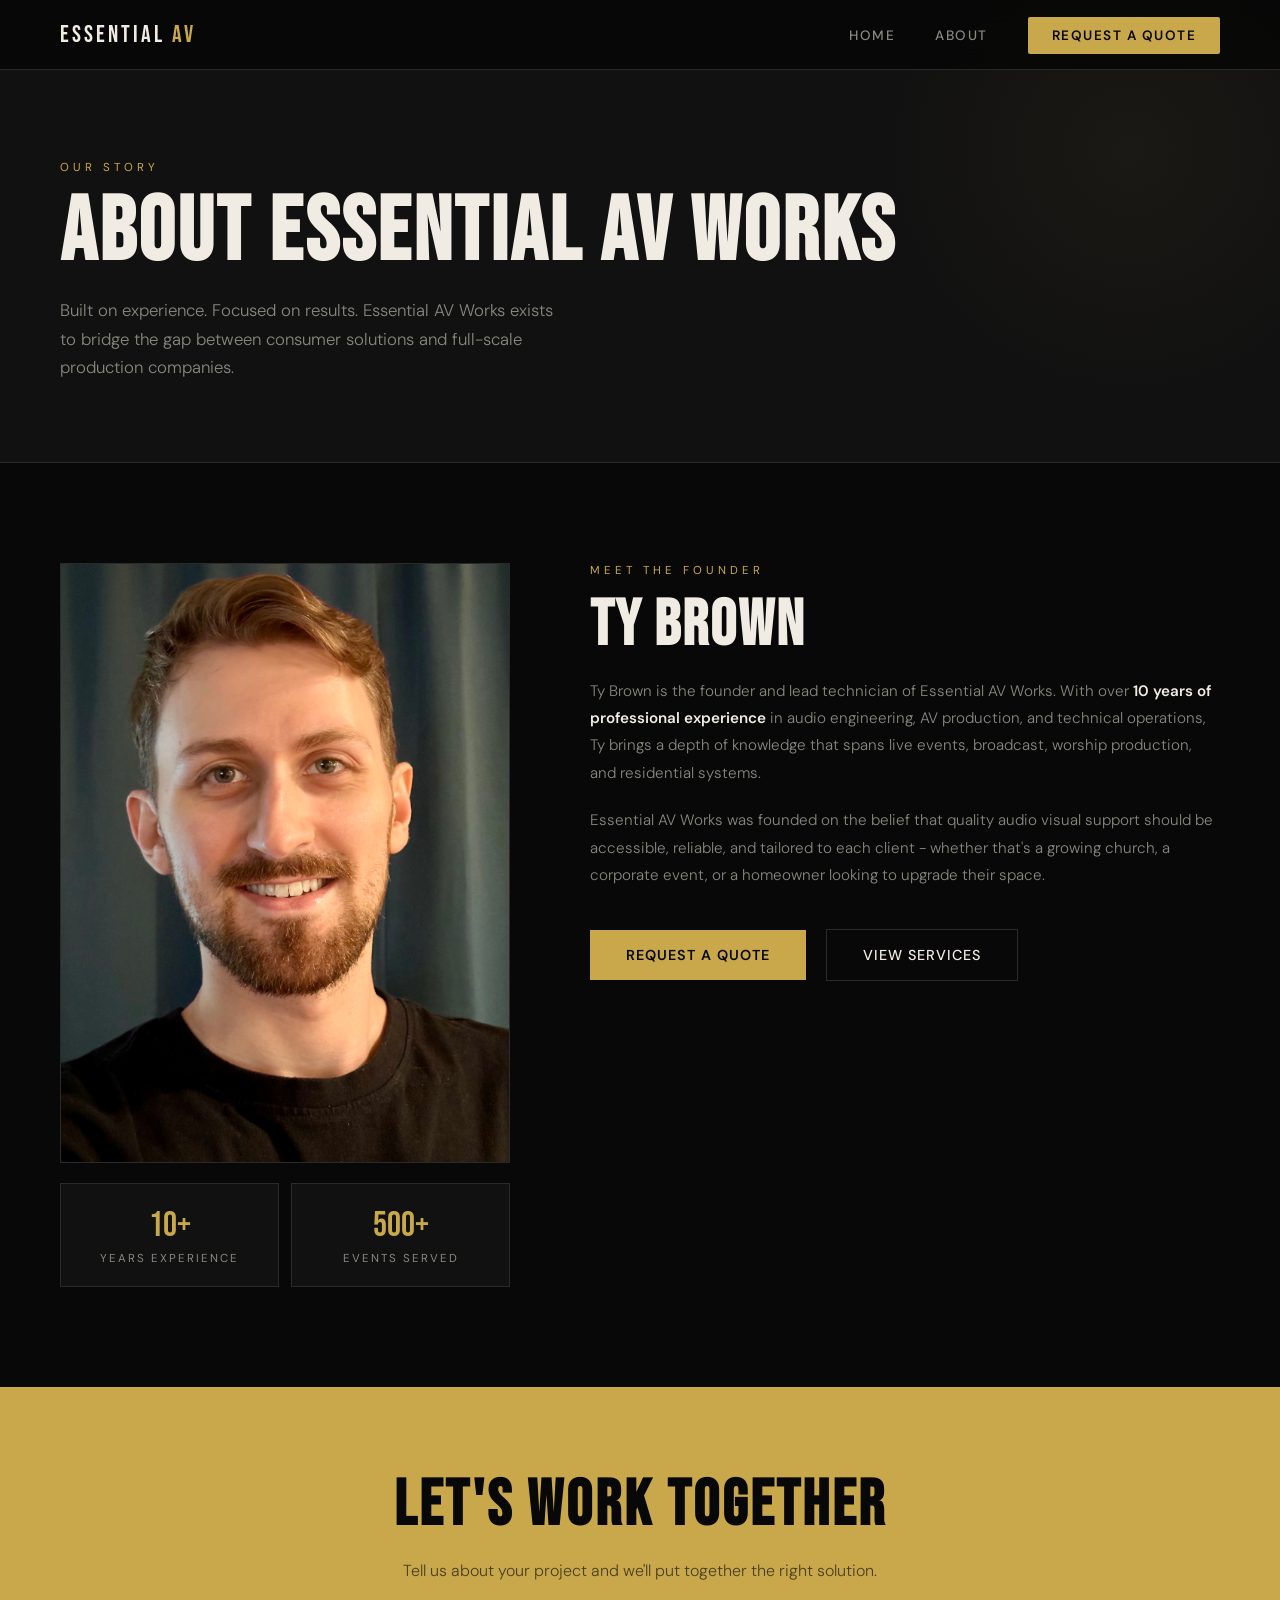
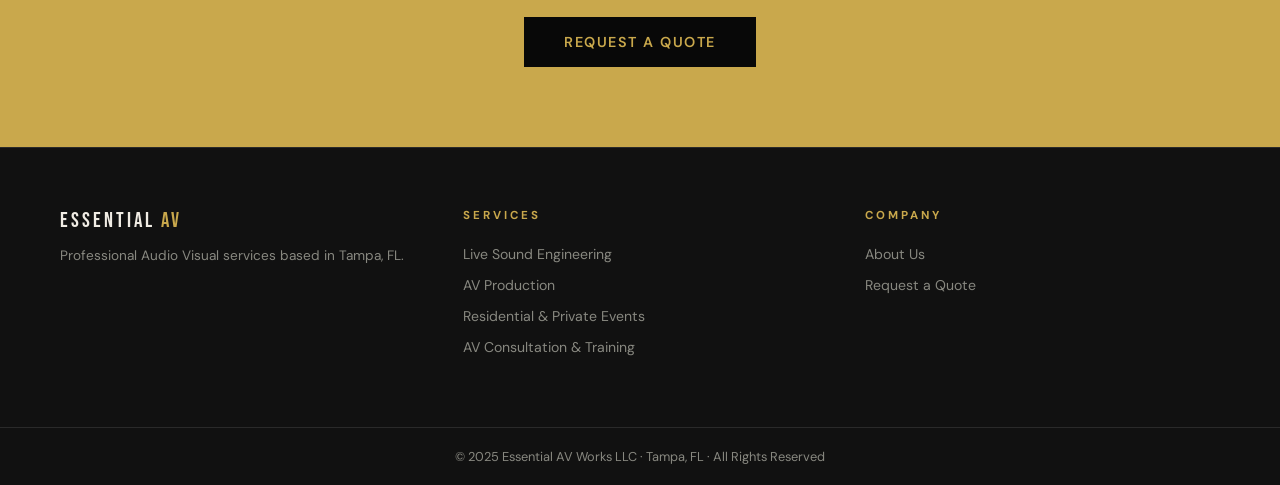
==== commit 0e7b84ad: "Update footer text to include LLC" ====
--- a/about.html
+++ b/about.html
@@ -3,14 +3,14 @@
 <head>
 <meta charset="utf-8">
 <meta name="viewport" content="width=device-width, initial-scale=1.0">
-<title>About - Cornerstone AV Services</title>
-<meta name="description" content="Learn about Cornerstone AV Services and our founder, Ty Brown - a professional AV technician and audio engineer based in Tampa, FL.">
+<title>About - Essential AV Works</title>
+<meta name="description" content="Learn about Essential AV Works and our founder, Ty Brown - a professional AV technician and audio engineer based in Tampa, FL.">
 <link rel="stylesheet" href="style.css">
 </head>
 <body>
 
 <nav>
-  <a href="index.html" class="nav-logo">CORNERSTONE <span>AV</span></a>
+  <a href="index.html" class="nav-logo">ESSENTIAL <span>AV</span></a>
   <button class="hamburger" id="hamburger" aria-label="Menu">
     <span></span><span></span><span></span>
   </button>
@@ -23,8 +23,8 @@
 
 <div class="page-hero">
   <span class="section-label">Our Story</span>
-  <h1>About Cornerstone AV</h1>
-  <p>Built on experience. Focused on results. Cornerstone AV Services exists to bridge the gap between consumer solutions and full-scale production companies.</p>
+  <h1>About Essential AV Works</h1>
+  <p>Built on experience. Focused on results. Essential AV Works exists to bridge the gap between consumer solutions and full-scale production companies.</p>
 </div>
 
 <!-- ABOUT FOUNDER -->
@@ -32,7 +32,7 @@
   <div class="about-grid">
     <div>
       <div class="about-photo-box">
-        <img src="profile.jpeg" alt="Ty Brown - Founder, Cornerstone AV Services">
+        <img src="profile.jpeg" alt="Ty Brown - Founder, Essential AV Works">
       </div>
       <div style="margin-top: 20px; display: flex; gap: 12px;">
         <div style="flex: 1; background: var(--surface); border: 1px solid var(--border); padding: 20px; text-align: center;">
@@ -50,9 +50,9 @@
       <span class="section-label">Meet the Founder</span>
       <h2 class="section-title" style="text-align: left;">Ty Brown</h2>
 
-      <p>Ty Brown is the founder and lead technician of Cornerstone AV Services. With over <strong>10 years of professional experience</strong> in audio engineering, AV production, and technical operations, Ty brings a depth of knowledge that spans live events, broadcast, worship production, and residential systems.</p>
+      <p>Ty Brown is the founder and lead technician of Essential AV Works. With over <strong>10 years of professional experience</strong> in audio engineering, AV production, and technical operations, Ty brings a depth of knowledge that spans live events, broadcast, worship production, and residential systems.</p>
 
-      <p>Cornerstone AV Services was founded on the belief that quality audio visual support should be accessible, reliable, and tailored to each client - whether that's a growing church, a corporate event, or a homeowner looking to upgrade their space.</p>
+      <p>Essential AV Works was founded on the belief that quality audio visual support should be accessible, reliable, and tailored to each client - whether that's a growing church, a corporate event, or a homeowner looking to upgrade their space.</p>
 
       <div style="margin-top: 40px;">
         <a href="contact.html" class="btn-primary" style="margin-right: 16px;">Request a Quote</a>
@@ -70,7 +70,7 @@
 
 <footer>
   <div class="footer-brand">
-    <a href="index.html" class="nav-logo">CORNERSTONE <span>AV</span></a>
+    <a href="index.html" class="nav-logo">ESSENTIAL <span>AV</span></a>
     <p>Professional Audio Visual services based in Tampa, FL.</p>
   </div>
   <div class="footer-col">
@@ -90,7 +90,7 @@
     </ul>
   </div>
 </footer>
-<div class="footer-bottom">&copy; 2025 Cornerstone AV Services &middot; Tampa, FL &middot; All Rights Reserved</div>
+<div class="footer-bottom">&copy; 2025 Essential AV Works LLC &middot; Tampa, FL &middot; All Rights Reserved</div>
 
 <script>
   const btn = document.getElementById('hamburger');
